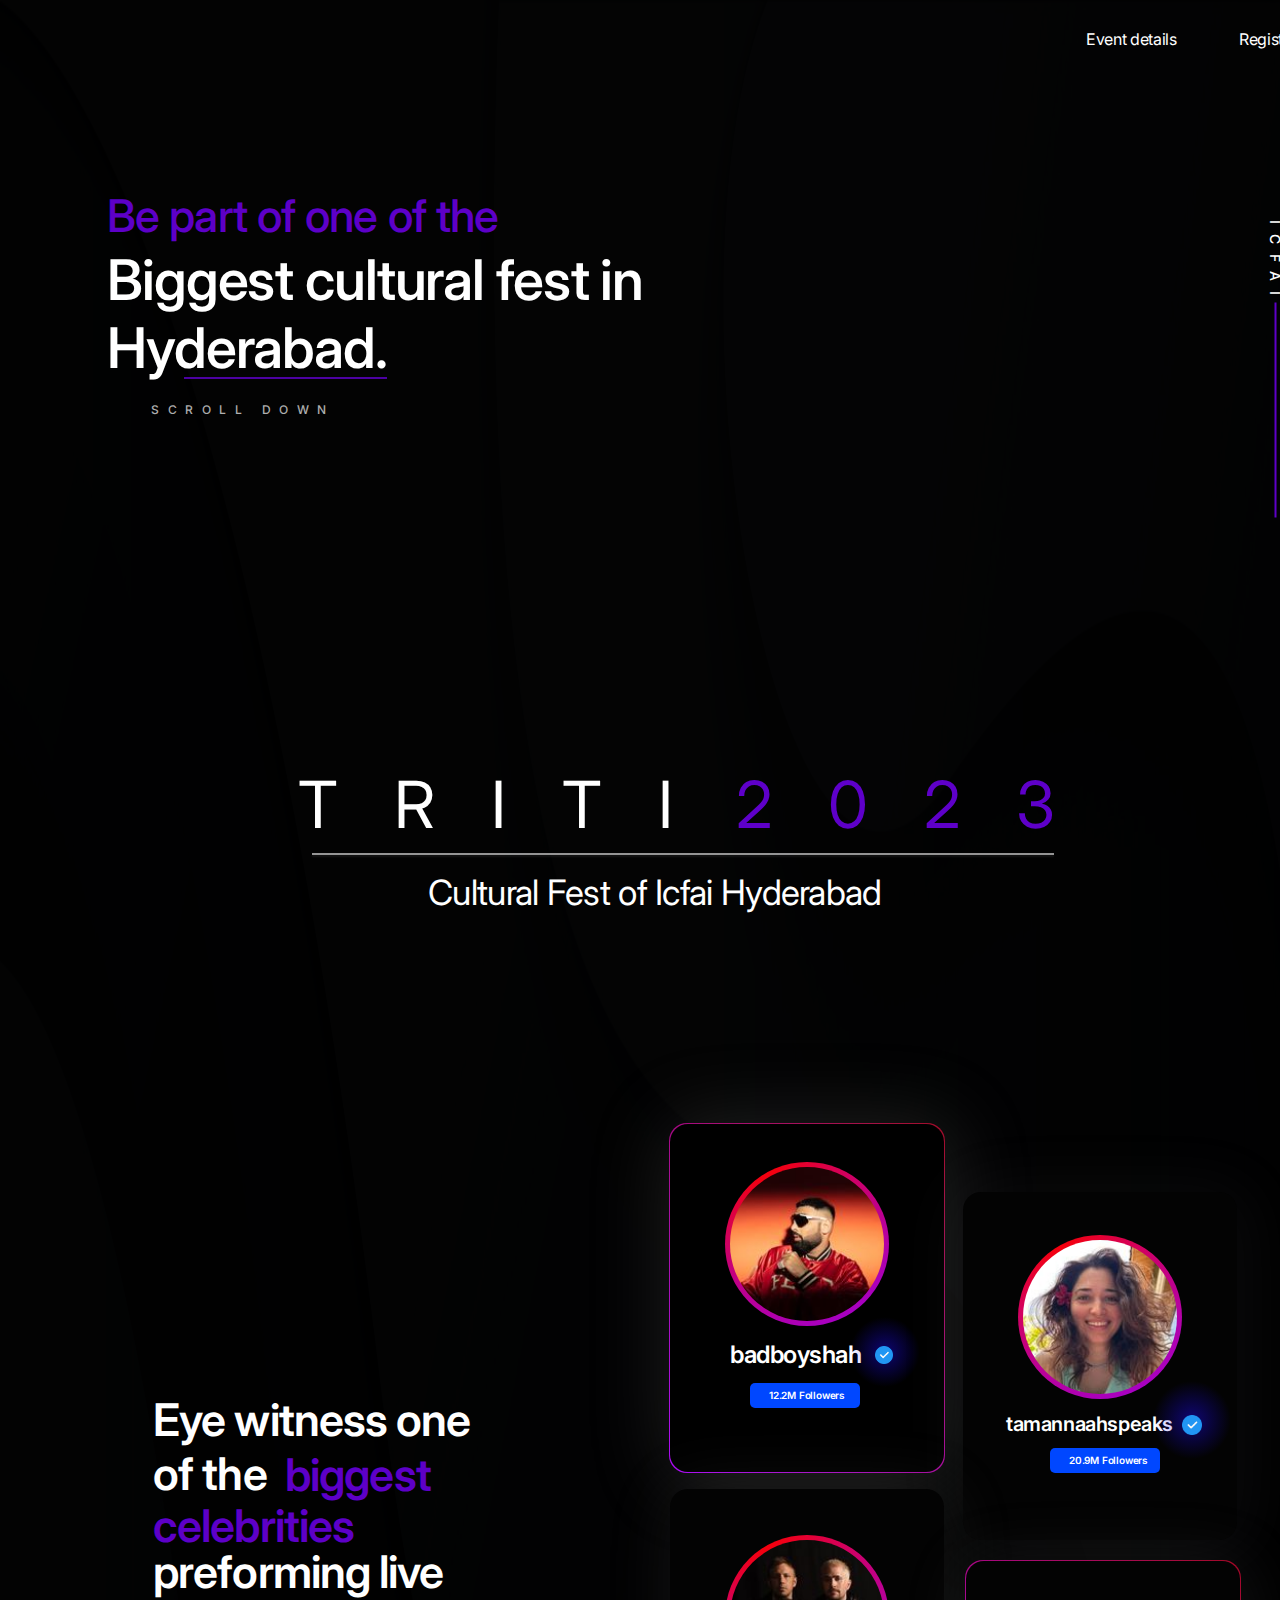
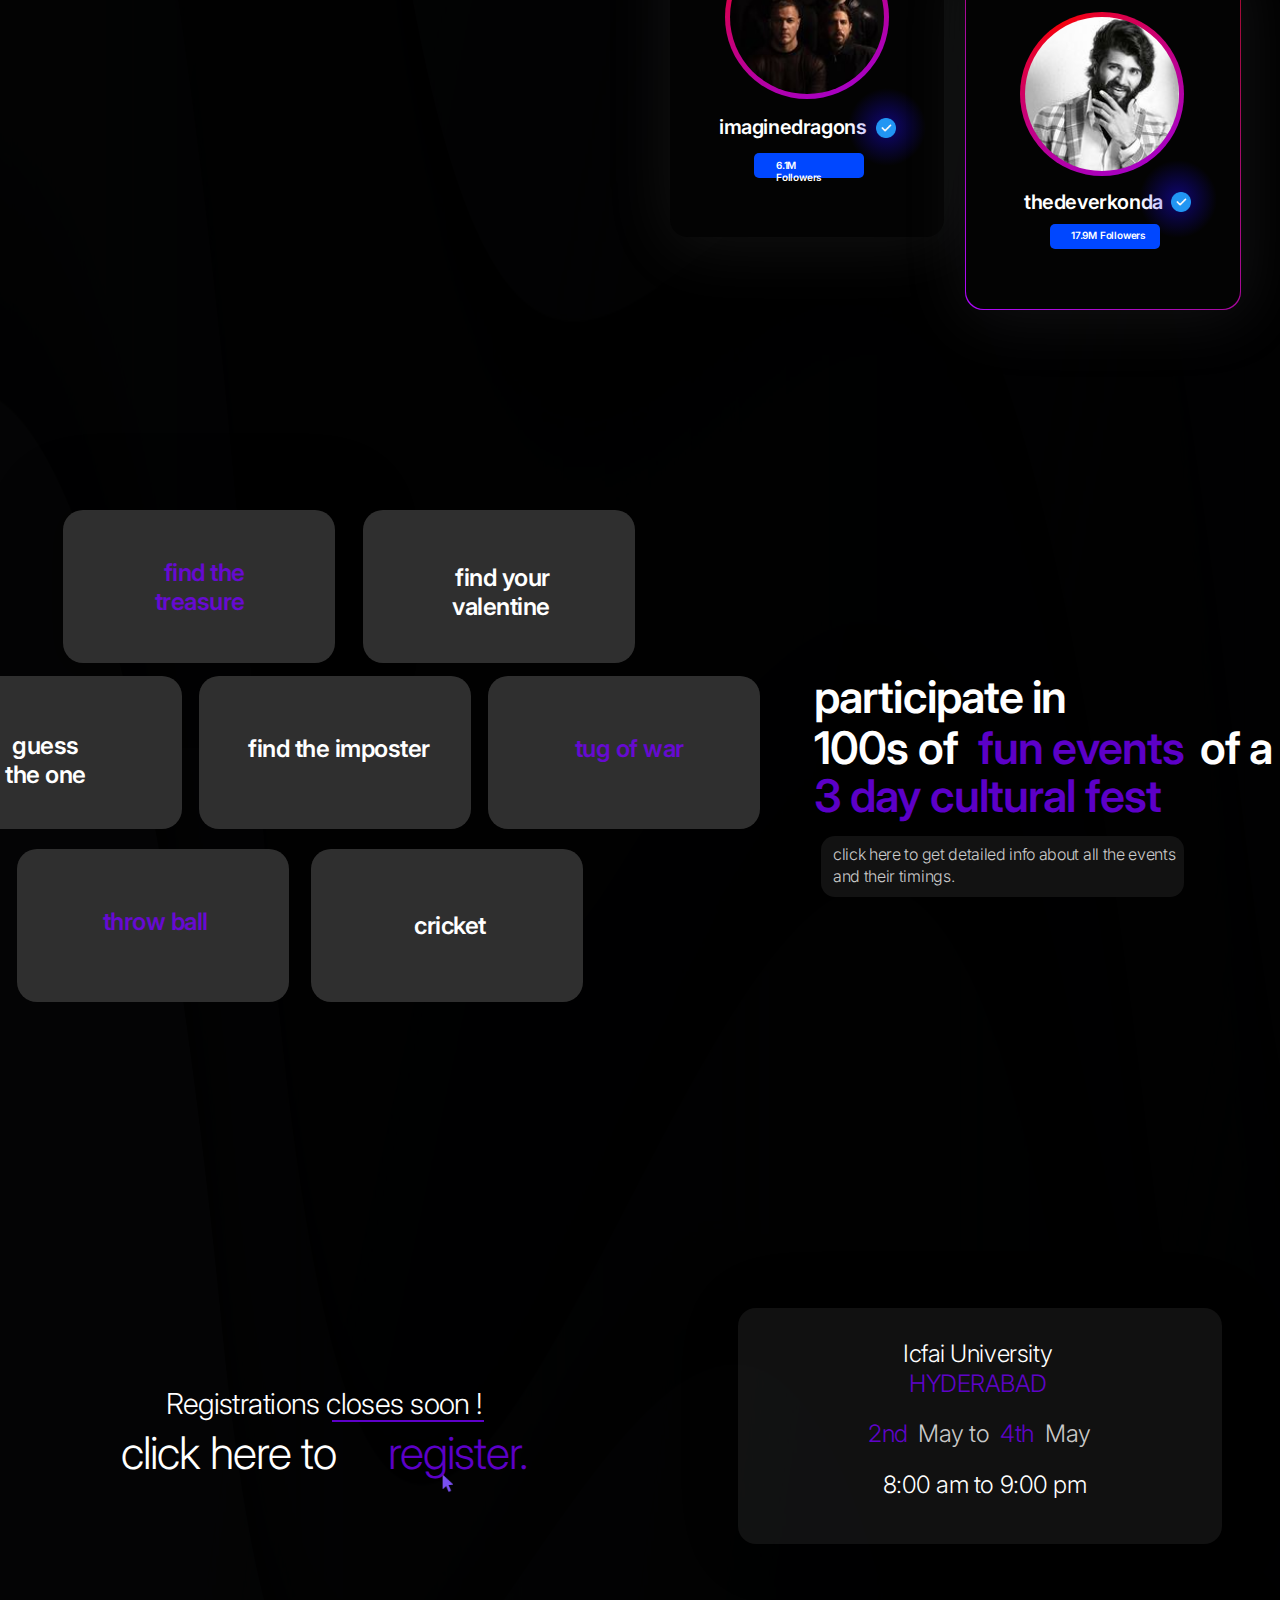
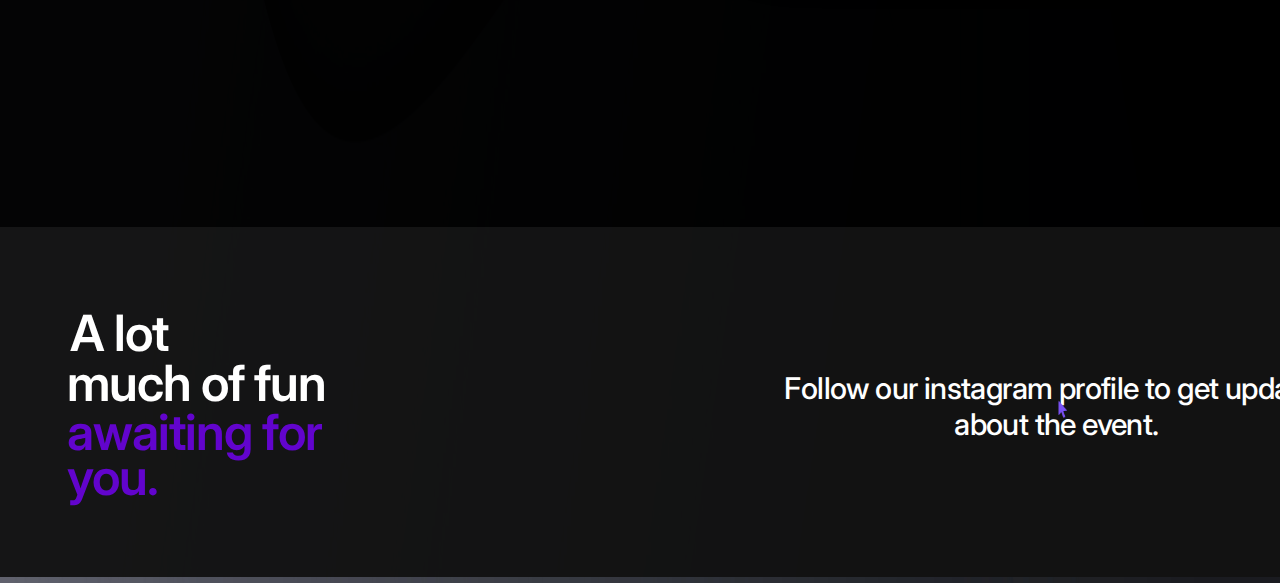
==== index.html @ 7d63fd5b "index.html" ====
<html>
<head>
<title>TRITI FEST 2023</title>                  <!-- Title of the page-->
<link rel="stylesheet" href="mystyle.css">      <!-- link to the style sheet -->
</head>
<body>
<img class= "bgi" src="akp.jpg" alt="background">  <!--background image-->
<svg class = "bblur1" > <rect ></svg>              <!--overlay rectangle to reduce opacity of the image-->
-------------------------------------------------------------------
<!-- main heading on the hero section -->
<p class = "header1">Be part of one of the</p>
<p class = "header2">Biggest cultural fest in Hyderabad.</p>
-------------------------------------------------------------------
<!--side icfai hyderabad part -->
<hr class = "heroline">
<p class="ICFAI">ICFAI</p>
<p class="HYD">HYDERABAD</p>
<p class="SD">SCROLL DOWN</p>
<hr class = "icfailine">
<hr class = "icfailine1">
-------------------------------------------------------------------
<!--nav bar items-->
<a class="n1" >Event details</a>  <!--anchor tags to put the links-->
<a class="n2">Register</a>        <!--anchor tags to put the links-->
-------------------------------------------------------------------
<!--TRITI HEADING AND THE LINE AND THE TEXT BELOW-->
<p class="TRITI">TRITI </p>
<p class="year">2023</p>
<hr class="tritiline">
<p class="cf2">Cultural Fest of Icfai Hyderabad</p>

-------------------------------------------------------------------
<!--CELEBRITIES CARDS AND TEXT-->
<p class="hl2">Eye witness one of the</p>
<p class="hl22">biggest</p>
<p class="hl23">celebrities</p>
<p class="hl24">preforming live</p>

<!-- CARD 1 BADSHAH -->
<svg class = "pp2" > <rect></svg>                   <!--color card behind the gray card-->
<svg class = "pp1" > <rect ></svg>                  <!--main grey card with box shadow-->
<circle  class = "ep1"></circle>                    <!--story type eliipse behind the profile pic -->
<img src="bb.jpg" alt="badshah" class="akp1">       <!--profile pic-->
<p class="bb">badboyshah</p>                        <!--username-->
<svg class="rect2"><rect></rect></svg>              <!--glow behind the tick-->
<img src="check.png" class="akp2">                  <!--check mark , verified mark-->
<svg class="followcount1"><rect></rect></svg>       <!--follow count blue box-->
<p class="follow">12.2M Followers</p>               <!--follow count-->

<!-- CARD 2 TAMANNAAH BHATIA-->
<svg class="set2"></svg>                             <!--main grey card with box shadow-->
<svg class="set2story"><rect></rect></svg>           <!--story type eliipse behind the profile pic -->
<img src="tb.jpg" class="set2pp">                    <!--profile pic-->
<p class="set2name">tamannaahspeaks</p>              <!--username-->
<svg class="set2tickbg"><rect></rect></svg>          <!--glow behind the tick-->
<img src="check.png" class="set2tickimg">            <!--check mark , verified mark-->
<svg class="set2followbox"><rect></rect></svg>       <!--follow count blue box-->
<p class="set2followcount">20.9M Followers</p>       <!--follow count-->

<!-- CARD 3 IMAGINEDRAGONS-->
<svg class="set3"></svg>                             <!--main grey card with box shadow-->   
<svg class="set3story"><rect></rect></svg>           <!--story type eliipse behind the profile pic -->
<img src="id.jpg" class="set3pp">                    <!--profile pic-->
<p class="set3name">imaginedragons</p>               <!--username-->
<svg class="set3tickbg"><rect></rect></svg>          <!--glow behind the tick-->
<img src="check.png" class="set3tickimg">            <!--check mark , verified mark-->
<svg class="set3followbox"><rect></rect></svg>       <!--follow count blue box-->
<p class="set3followcount">6.1M Followers</p>        <!--follow count-->

<!-- CARD 4 vijay deverakonda-->
<svg class = "set4border" > <rect></svg>             <!--color card behind the gray card-->
    <svg class="set4"></svg>                         <!--main grey card with box shadow-->
<svg class="set4story"><rect></rect></svg>           <!--story type eliipse behind the profile pic -->
<img src="vd.jpg" class="set4pp">                    <!--profile pic-->
<p class="set4name">thedeverkonda</p>                <!--username-->
<svg class="set4tickbg"><rect></rect></svg>          <!--glow behind the tick-->
<img src="check.png" class="set4tickimg">            <!--check mark , verified mark-->
<svg class="set4followbox"><rect></rect></svg>       <!--follow count blue box-->
<p class="set4followcount">17.9M Followers</p>       <!--follow count-->

-------------------------------------------------------------------
<!--EVENT DETAILS BOXES + TEXT + SIDE TEXT + BOX BELOW -->

<!--BOX 1-->
<svg class="box1"><rect></rect></svg>          <!--BOX-->
<p class="box1text">find the treasure</p>      <!--TEXT IN THE BOX-->
<!--BOX 2-->
<svg class="box2"><rect></rect></svg>
<p class="box2text">find your valentine</p>
<!--BOX 3-->
<svg class="box3"><rect></rect></svg>
<p class="box3text">guess the one</p>
<!--BOX 4-->
<svg class="box4"><rect></rect></svg>
<p class="box4text">find the imposter</p>
<!--BOX 5-->
<svg class="box5"><rect></rect></svg>
<p class="box5text">tug of war</p>
<!--BOX 6-->
<svg class="box6"><rect></rect></svg>
<p class="box6text">throw ball</p>
<!--BOX 7-->
<svg class="box7"><rect></rect></svg>
<p class="box7text">cricket</p>

<!--participate text-->
<p class="ptext">participate in </p> 
<p class="ptext1">100s of</p>
<p class="ptext2">fun events</p>
<p class="ptext3">of a</p>
<p class="ptext4">3 day cultural fest</p>

<!--box below events-->
<svg class="boxx"><rect></rect></svg> <!--BOX BELOW THE PARTICIPATE TEXT-->
<p class="bt">click here to get detailed info about all the events and their timings.</p> <!--TEXT INSIDE BOX-->

-------------------------------------------------------------------
<!--VENUE BOX-->
<svg class="gb"><rect></rect></svg>
<p class="glt1">Icfai University</p>
<p class="glt2">HYDERABAD</p>
<p class="glt3">2nd</p>
<p class="glt4">May to </p>
<p class="glt5">4th</p>
<p class="glt6">May</p>
<p class="glt7">8:00 am to 9:00 pm</p>

-------------------------------------------------------------------
<!--REGISTRATION LINK-->
<p class="reg1">Registrations closes soon !</p>  
<hr class="regl">
<p class="reg2">click here to </p>
<p class="reg3">register.</p>
<img src="cursor.png" class="cursor">

-------------------------------------------------------------------
<!--FOOTER-->
<svg class="fb"><rect></rect></svg>  <!--GRAY BOX OF THE FOOTER-->
<!--LEFT FOOTER TEXT-->
<P class="ftl1">A lot</P>             
<p class="ftl2">much of fun</p>
<p class="ftl3">awaiting for</p>
<p class="ftl4">you.</p>
<!--RIGHT FOOTER TEXT-->
<p class="ftr"> Follow our instagram profile to get updates about the event.</p>
<img src="cursor.png" class="cursor2">
-------------------------------------------------------------------
</body>
</html>
---- mystyle.css ----
@import url('https://fonts.googleapis.com/css2?family=Inter&display=swap');
a
{
    text-decoration: none;
}
.n1:after
{
    padding: 0px;
    margin: 0px;
    box-sizing: border-box;
    content: "";
    position: absolute;
    background-color: #6200ffe8;
    height: 1px;
    width: 0;
    left: 14px;
    top: 22px;
    transition: 0.3s;
}
.n1:hover:after{
    width:70;
}
.n2:after
{
    content: "";
    position: absolute;
    background-color: #6200ffe8;
    height: 1px;
    width: 0;
    left: 28px;
    top: 22px;
    transition: 0.3s;

}
.n2:hover:after
{
    width: 30;
}

::-webkit-scrollbar
{
    width: 6px;
    background:#030303  
}
::-webkit-scrollbar-thumb
{
background : rgba(87, 87, 87, 0.56); 
 /* background : linear-gradient(rgba(0, 225, 255, 0.384),transparent);  */
border-radius: 6px;
}
section
{
    color: #030303;
}
.header1
{
position: absolute;
width: 807px;
height: 114px;
left: 107px;
top: 144px;

font-family: 'Inter';
font-style: normal;
font-weight: 530;
font-size: 45px;
line-height: 54px;
letter-spacing: -0.02em;

color: rgba(119, 0, 255, 0.79);
}
.header2 
{
position: absolute;
width: 807px;
left: 107px;
height: 278px;
top: 190px;
font-family: 'Inter';
font-style: normal;
font-weight: 560;
font-size: 56px;
line-height: 68px;
letter-spacing: -0.02em;

color: #FFFFFF;
}


.bgi
{
    position: absolute;
    width: 1360px;
    height: 3783px;
    left: 0px;
    top: 0px;

}

.bblur1
{
position: absolute;
width: 1360px;
height: 3783px;
left: 0px;
top: -6px;

background: rgba(0, 0, 0, 0.95);
}


.heroline 
{
position: absolute;
width: 201px;
height: 0px;
left: 184px;
top: 369px;
border: 1.6px solid rgba(119, 0, 255, 0.63);
transition: 0.3s;
}

.ICFAI
{
    position: absolute;
    width: 75px;
    height: 17px;
    left: 1238px;
    top: 235px;
    
    font-family: 'Inter';
    font-style: normal;
    font-weight: 500;
    font-size: 14px;
    line-height: 17px;
    /* identical to box height */
    
    letter-spacing: 0.71em;
    
    color: #FFFFFF;
    
    transform: rotate(90deg);
}

.HYD
{
    position: absolute;
    width: 166px;
    height: 17px;
    left: 1215px;
    top:435px;
    
    font-family: 'Inter';
    font-style: normal;
    font-weight: 500;
    font-size: 14px;
    line-height: 17px;
    /* identical to box height */
    
    letter-spacing: 0.71em;
    
    color: #FFFFFF;
    
    transform: rotate(-90deg);
}
.icfailine
{

position: absolute;
    width: 213px;
    height: 0px;
    left: 1168px;
    top: 401px;
    

border: 0.01em solid rgba(119, 0, 255, 0.79);

transform: rotate(90deg);
}

.icfailine1
{

position: absolute;
    width: 213px;
    height: 0px;
    left: 1190px;
    top: 250px;
    

border: 0.008em solid rgba(119, 0, 255, 0.79);

transform: rotate(90deg);
}
.SD
{
position: absolute;
width: 189px;
height: 16px;
left: 151px;
top: 390px;

font-family: 'Inter';
font-style: normal;
font-weight: 500;
font-size: 12px;
line-height: 16px;
/* identical to box height */

text-align: left;
letter-spacing: 0.71em;

color: rgba(255, 255, 255, 0.69);
}
.n1 
{
position: absolute;
width: 117px;
height: 24px;
left: 1086px;
top: 27px;

font-family: 'Inter';
font-style: normal;
font-weight: 400;
font-size: 16px;
line-height: 24px;
letter-spacing: -0.02em;

color: #FFFFFF;

}
.n2
{
    position: absolute;
width: 76px;
height: 24px;
left: 1239px;
top: 27px;

font-family: 'Inter';
font-style: normal;
font-weight: 400;
font-size: 16px;
line-height: 24px;
letter-spacing: -0.02em;

color: #FFFFFF;

}
.TRITI
{
position: absolute;
width: 687px;
height: 79px;
left: 170px;
top: 700px;

font-family: 'Inter';
font-style: normal;
font-weight: 50px;
font-size: 65px;
line-height: 79px;
/* identical to box height */

text-align: center;
letter-spacing: 0.86em;

color: #FFFFFF;

}
.year
{
    position: absolute;
    width: 687px;
    height: 79px;
    left: 580px;
    top: 700px;
    
    font-family: 'Inter';
    font-style: normal;
    font-weight: 50px;
    font-size: 65px;
    line-height: 79px;
    /* identical to box height */
    
    text-align: center;
    letter-spacing: 0.86em;
    
    color: rgba(119, 0, 255, 0.79);
    
}
.tritiline
{
    position: absolute;
width: 740px;
height: 0px;
left: 312px;
top: 845px;

border: 0.05px solid rgba(255, 255, 255, 0.58);
box-shadow: 0px 2px 2px rgba(255, 255, 255, 0.08);

}


.cf2
{
    position: absolute;
    height: 54px;
    left: 428px;
    top: 830px;
    
    font-family: 'Inter';
    font-style: normal;
    font-weight: 590px;
    font-size: 35px;
    line-height: 54px;
    letter-spacing: -0.02em;
    
    color: #FFFFFF;
    
}

.hrl 
{
    position: absolute;
width: 221px;
height: 0px;
left: 600px;
top: 1101px;

border: 1.6px solid rgba(119, 0, 255, 0.63);
}

.pp1
{
    box-sizing: border-box;

position: absolute;
width: 274px;
height: 348px;
left: 670px;
top: 1124px;
    background: #000000;
    box-shadow: 4px 4px 80px 8px rgba(172, 172, 172, 0.17);
    border-radius: 18px;
}

.pp2
{
    box-sizing: border-box;

    box-sizing: border-box;
    position: absolute;
    width: 276px;
    height: 350px;
    left: 669px;
    top: 1123px;
    background-image: linear-gradient(45deg, #AD00FF,#FF0331A1);
    border-radius: 18px;
} 
.ep1
{
    position: absolute;
    width: 164px;
    height: 164px;
    left: 725px;
    top: 1162px;
    border-radius: 50%;
    
    background: radial-gradient(107.05% 107.05% at 22.44% 0%, #FA0000 0%, rgba(219, 0, 255, 0.76) 100%);
}
.akp1
{
position: absolute;
width: 154px;
height: 154px;
left: 730px;
top: 1167px;

background: url(bb.jpg);
border-radius: 94.5454px;
}
.bb
{
position: absolute;
width: 140px;
height: 29px;
left: 730px;
top: 1316px;

font-family: 'Inter';
font-style: normal;
font-weight: 600;
font-size: 24px;
line-height: 29px;
/* identical to box height */

letter-spacing: -0.02em;

color: #FFFFFF;
}

.hl2
{
position: absolute;
width: 364px;
height: 270px;
left: 153px;
top: 1348px;

font-family: 'Inter';
font-style: normal;
font-weight: 600;
font-size: 45px;
line-height: 54px;
letter-spacing: -0.02em;

color: #FFFFFF;

}
.hl22
{
position: absolute;
width: 364px;
height: 270px;
left: 285px;
top: 1403px;

font-family: 'Inter';
font-style: normal;
font-weight: 600;
font-size: 45px;
line-height: 54px;
letter-spacing: -0.02em;

color: rgba(119, 0, 255, 0.79);

}
.hl23
{
position: absolute;
width: 364px;
height: 270px;
left: 153px;
top: 1454px;

font-family: 'Inter';
font-style: normal;
font-weight: 600;
font-size: 45px;
line-height: 54px;
letter-spacing: -0.02em;

color: rgba(119, 0, 255, 0.79);

}

.hl24
{
    position: absolute;
width: 364px;
height: 270px;
left: 153px;
top: 1500px;

font-family: 'Inter';
font-style: normal;
font-weight: 600;
font-size: 45px;
line-height: 54px;
letter-spacing: -0.02em;

color: #FFFFFF;
}

.akp2
{
    position: absolute;
    width: 18px;
    height: 18px;
    left: 875px;
    top: 1346px;
    
}
.rect2
{
    position: absolute;
width: 70px;
height: 70px;
left: 850px;
top: 1317px;

background: radial-gradient(50% 50% at 50% 50%, rgba(29, 9, 252, 0.45) 0%, rgba(27, 26, 32, 0) 100%);
border-radius: 18px;
}
.followcount1
{
    position: absolute;
width: 110px;
height: 25px;
left: 750px;
top: 1383px;

background: #0047FF;
border-radius: 5px;
}
.follow
{
    position: absolute;
width: 76px;
height: 12px;
left: 769px;
top: 1379px;

font-family: 'Inter';
font-style: light;
font-weight: 600;
font-size: 10px;
line-height: 12px;
letter-spacing: -0.02em;

color: #FFFFFF;
}

.set2
{
    position: absolute;
width: 274px;
height: 348px;
left: 963px;
top: 1192px;

background: #030303;
box-shadow: 4px 4px 67px 12px rgba(172, 172, 172, 0.06);
border-radius: 18px;
}
.set2story
{
    position: absolute;
    width: 164px;
    height: 164px;
    left: 1018px;
    top: 1235px;
    
    background: radial-gradient(107.05% 107.05% at 22.44% 0%, #FA0000 0%, rgba(219, 0, 255, 0.76) 100%);
    border-radius: 100px;
}

.set2pp
{
    position: absolute;
width: 154px;
height: 154px;
left: 1023px;
top: 1240px;
border-radius: 100px;

}
.set2name
{
    position: absolute;
width: 151px;
height: 19px;
left: 1006px;
top: 1395px;

font-family: 'Inter';
font-style: normal;
font-weight: 600;
font-size: 20px;
line-height: 19px;
letter-spacing: -0.02em;

color: #FFFFFF;

}
.set2tickimg
{
    position: absolute;
width: 20px;
height: 20px;
left: 1182px;
top: 1415px;
}
.set2tickbg
{
    position: absolute;
width: 78px;
height: 78px;
left: 1153px;
top: 1381px;

background: radial-gradient(50% 50% at 50% 50%, rgba(29, 9, 252, 0.45) 0%, rgba(27, 26, 32, 0) 100%);
border-radius: 18px;
}
.set2followbox
{
    position: absolute;
    width: 110px;
    height: 25px;
left: 1050px;
top: 1448px;

background: #0047FF;
border-radius: 5px;
}
.set2followcount
{
    position: absolute;
width: 79px;
height: 12px;
left: 1069px;
top: 1444px;

font-family: 'Inter';
font-style: normal;
font-weight: 600;
font-size: 10px;
line-height: 12px;
letter-spacing: -0.02em;

color: #FFFFFF;

}

.set3
{
 position: absolute;
width: 274px;
height: 348px;
left: 670px;
top: 1489px;

background: #030303;
box-shadow: 4px 4px 67px 6px rgba(172, 172, 172, 0.1);
border-radius: 18px;
}
.set3story
{
position: absolute;
width: 164px;
height: 164px;
left: 725px;
top: 1535px;

background: radial-gradient(107.05% 107.05% at 22.44% 0%, #FA0000 0%, rgba(219, 0, 255, 0.76) 100%);
border-radius: 100px;
}

.set3pp
{
    position: absolute;
width: 154px;
height: 154px;
left: 730px;
top: 1540px;
border-radius: 100px;
}

.set3name
{
    position: absolute;
width: 151px;
height: 24px;
left: 719px;
top: 1695px;

font-family: 'Inter';
font-style: normal;
font-weight: 600;
font-size: 20px;
line-height: 24px;
letter-spacing: -0.02em;

color: #FFFFFF;
}
.set3tickimg
{
    position: absolute;
width: 20px;
height: 20px;
left: 876px;
top: 1718px;
}
.set3tickbg
{
    position: absolute;
width: 78px;
height: 78px;
left: 848px;
top: 1688px;

background: radial-gradient(50% 50% at 50% 50%, rgba(29, 9, 252, 0.45) 0%, rgba(27, 26, 32, 0) 100%);
border-radius: 18px;
}
.set3followbox
{
    position: absolute;
    width: 110px;
    height: 25px;
left: 754px;
top: 1753px;

background: #0047FF;
border-radius: 5px;
}
.set3followcount
{
position: absolute;
width: 69px;
height: 12px;
left: 776px;
top: 1749px;

font-family: 'Inter';
font-style: normal;
font-weight: 600;
font-size: 10px;
line-height: 12px;
letter-spacing: -0.02em;

color: #FFFFFF;

}
.set4
{
    box-sizing: border-box;

position: absolute;
width: 274px;
height: 348px;
left: 966px;
top: 1561px;

background: #030303;
box-shadow: 4px 4px 67px 6px rgba(172, 172, 172, 0.1);
border-radius: 18px;
}

.set4border
{
    box-sizing: border-box;

    box-sizing: border-box;
    position: absolute;
    width: 276px;
    height: 350px;
    left: 965px;
    top: 1560px;
    background-image: linear-gradient(45deg, #AD00FF,#FF0331A1);
    border-radius: 18px;
}
.set4story
{
    position: absolute;
width: 164px;
height: 164px;
left: 1020px;
top: 1612px;
border-radius: 50%;
background: radial-gradient(107.05% 107.05% at 22.44% 0%, #FA0000 0%, rgba(219, 0, 255, 0.76) 100%) ;
}

.set4pp
{
    position: absolute;
width: 154px;
height: 154px;
left: 1025px;
top: 1617px;
border-radius: 50%;
}

.set4name
{
    position: absolute;
width: 142px;
height: 24px;
left: 1024px;
top: 1770px;

font-family: 'Inter';
font-style: normal;
font-weight: 600;
font-size: 20px;
line-height: 24px;
letter-spacing: -0.02em;

color: #FFFFFF;

}
.set4tickimg
{
    position: absolute;
width: 20px;
height: 20px;
left: 1171px;
top: 1792px;

}
.set4tickbg
{
    position: absolute;
width: 78px;
height: 78px;
left: 1139px;
top: 1760px;

background: radial-gradient(50% 50% at 50% 50%, rgba(29, 9, 252, 0.45) 0%, rgba(27, 26, 32, 0) 100%);
border-radius: 18px;
}
.set4followbox
{
    position: absolute;
    width: 110px;
    height: 25px;
left: 1050px;
top: 1824px;

background: #0047FF;
border-radius: 5px;
}
.set4followcount
{
    position: absolute;
width: 75px;
height: 12px;
left: 1071px;
top: 1819px;

font-family: 'Inter';
font-style: normal;
font-weight: 600;
font-size: 10px;
line-height: 12px;
letter-spacing: -0.02em;

color: #FFFFFF;
}

.box1
{
    position: absolute;
width: 272px;
height: 153px;
left: 63px;
top: 2110px;

background: #2F2F2F;
box-shadow: 4px 4px 45px 34px rgba(0, 0, 0, 0.25);
border-radius: 20px;
}
.box1text
{
    position: absolute;
width: 94px;
height: 58px;
left: 151px;
top: 2134px;

font-family: 'Inter';
font-style: normal;
font-weight: 600;
font-size: 24px;
line-height: 29px;
text-align: right;
letter-spacing: -0.02em;

color: rgba(119, 0, 255, 0.79);
}

.box2
{
    position: absolute;
width: 272px;
height: 153px;
left: 363px;
top: 2110px;

background: #2F2F2F;
border-radius: 20px;
}

.box2text
{
    position: absolute;
width: 170px;
height: 58px;
left: 380px;
top: 2139px;

font-family: 'Inter';
font-style: normal;
font-weight: 600;
font-size: 24px;
line-height: 29px;
text-align: right;
letter-spacing: -0.02em;

color: #FFFFFF;
}

.box3
{
    position: absolute;
width: 272px;
height: 153px;
left: -90px;
top: 2276px;

background: #2F2F2F;
border-radius: 20px;
}

.box3text
{
position: absolute;
width: 91px;
height: 58px;
left: 0px;
top: 2307px;

font-family: 'Inter';
font-style: normal;
font-weight: 600;
font-size: 24px;
line-height: 29px;
text-align: center;
letter-spacing: -0.02em;

color: #FFFFFF;
}

.box4
{
    position: absolute;
width: 272px;
height: 153px;
left: 199px;
top: 2276px;

background: #2F2F2F;
border-radius: 20px;
}
.box4text
{
    position: absolute;
width: 191px;
height: 29px;
left: 239px;
top: 2310px;

font-family: 'Inter';
font-style: normal;
font-weight: 600;
font-size: 24px;
line-height: 29px;
text-align: right;
letter-spacing: -0.02em;

color: #FFFFFF;

}
.box5
{
    position: absolute;
width: 272px;
height: 153px;
left: 488px;
top: 2276px;

background: #2F2F2F;
border-radius: 20px;
}
.box5text
{
    position: absolute;
width: 120px;
height: 29px;
left: 564px;
top: 2310px;

font-family: 'Inter';
font-style: normal;
font-weight: 600;
font-size: 24px;
line-height: 29px;
/* identical to box height */

text-align: right;
letter-spacing: -0.02em;

color: rgba(119, 0, 255, 0.79);
}
.box6
{
    position: absolute;
width: 272px;
height: 153px;
left: 17px;
top: 2449px;

background: #2F2F2F;
border-radius: 20px;
}
.box6text
{
    position: absolute;
width: 130px;
height: 29px;
left: 78px;
top: 2483px;

font-family: 'Inter';
font-style: normal;
font-weight: 600;
font-size: 24px;
line-height: 29px;
/* identical to box height */

text-align: right;
letter-spacing: -0.02em;

color: rgba(119, 0, 255, 0.79);


}
.box7
{
    position: absolute;
width: 272px;
height: 153px;
left: 311px;
top: 2449px;

background: #2F2F2F;
border-radius: 20px;
}
.box7text
{
position: absolute;
width: 78px;
height: 29px;
left: 408px;
top: 2487px;

font-family: 'Inter';
font-style: normal;
font-weight: 600;
font-size: 24px;
line-height: 29px;
/* identical to box height */

text-align: right;
letter-spacing: -0.02em;

color: #FFFFFF;
}
.ptext
{
    position: absolute;
width: 476px;
height: 162px;
left: 814px;
top: 2225px;

font-family: 'Inter';
font-style: normal;
font-weight: 600;
font-size: 45px;
line-height: 54px;
letter-spacing: -0.02em;

color: #FFFFFF;

}
.ptext1
{
    position: absolute;
width: 476px;
height: 162px;
left: 814px;
top: 2276px;

font-family: 'Inter';
font-style: normal;
font-weight: 600;
font-size: 45px;
line-height: 54px;
letter-spacing: -0.02em;
color: #FFFFFF;
}

.ptext2
{
    position: absolute;
width: 368px;
height: 162px;
left: 978px;
top: 2276px;

font-family: 'Inter';
font-style: normal;
font-weight: 600;
font-size: 45px;
line-height: 54px;
letter-spacing: -0.02em;

color: rgba(119, 0, 255, 0.79);
}

.ptext3
{
    position: absolute;
    width: 110px;
    height: 162px;
    left: 1200px;
    top: 2276px;
    
    font-family: 'Inter';
    font-style: normal;
    font-weight: 600;
    font-size: 45px;
    line-height: 54px;
    letter-spacing: -0.02em;
    color: #FFFFFF; 


}
.ptext4
{
    position: absolute;
    width: 368px;
    height: 162px;
    left: 814px;
    top: 2324px;
    
    font-family: 'Inter';
    font-style: normal;
    font-weight: 600;
    font-size: 45px;
    line-height: 54px;
    letter-spacing: -0.02em;
    
    color: rgba(119, 0, 255, 0.79); 
}

.boxx 
{
    position: absolute;
width: 363px;
height: 61px;
left: 821px;
top: 2436px;

background: rgba(47, 47, 47, 0.39);
border-radius: 14px;
}

.bt 
{
    position: absolute;
width: 349px;
height: 44px;
left: 833px;
top: 2427px;

font-family: 'Inter';
font-style: normal;
font-weight: 300;
font-size: 16px;
line-height: 22px;
letter-spacing: -0.02em;

color: rgba(255, 255, 255, 0.79);

}

.gb 
{
    position: absolute;
width: 484px;
height: 236px;
left: 738px;
top: 2908px;

background: rgba(220, 220, 220, 0.08);
box-shadow: 4px 4px 67px 12px rgba(0, 0, 0, 0.06);
border-radius: 18px;
}

.glt1
{
    position: absolute;
width: 200px;
height: 58px;
left: 878px;
top: 2915px;

font-family: 'Inter';
font-style: normal;
font-weight: 300;
font-size: 24px;
line-height: 29px;
text-align: center;
letter-spacing: -0.02em;

color: #FFFFFF;

}

.glt2 
{
    position: absolute;
width: 172px;
height: 58px;
left: 892px;
top: 2945px;

font-family: 'Inter';
font-style: normal;
font-weight: 300;
font-size: 24px;
line-height: 29px;
text-align: center;
letter-spacing: -0.02em;

color: rgba(119, 0, 255, 0.79);

}

.glt3
{
position: absolute;
width: 252px;
height: 29px;
left: 868px;
top: 2995px;

font-family: 'Inter';
font-style: normal;
font-weight: 300;
font-size: 24px;
line-height: 29px;
/* identical to box height */

text-align: left;
letter-spacing: -0.02em;

color: rgba(119, 0, 255, 0.79);
}

.glt4
{
    position: absolute;
    width: 252px;
    height: 29px;
    left: 918px;
    top: 2995px;
    
    font-family: 'Inter';
    font-style: normal;
    font-weight: 300;
    font-size: 24px;
    line-height: 29px;
    /* identical to box height */
    
    text-align: left;
    letter-spacing: -0.02em;
    
    color: rgba(255, 255, 255, 0.79); 
}
.glt5
{
position: absolute;
width: 252px;
height: 29px;
left: 1000px;
top: 2995px;

font-family: 'Inter';
font-style: normal;
font-weight: 300;
font-size: 24px;
line-height: 29px;
/* identical to box height */

text-align: left;
letter-spacing: -0.02em;

color: rgba(119, 0, 255, 0.79);
}

.glt6 
{
    position: absolute;
    width: 252px;
    height: 29px;
    left: 1045px;
    top: 2995px;
    
    font-family: 'Inter';
    font-style: normal;
    font-weight: 300;
    font-size: 24px;
    line-height: 29px;
    /* identical to box height */
    
    text-align: left;
    letter-spacing: -0.02em;
    
    color: rgba(255, 255, 255, 0.79);   
}
.glt7
{
    position: absolute;
width: 221px;
height: 29px;
left: 874px;
top: 3046px;

font-family: 'Inter';
font-style: normal;
font-weight: 300;
font-size: 24px;
line-height: 29px;
/* identical to box height */

text-align: center;
letter-spacing: -0.02em;

color: #FFFFFF;

}
.reg1
{
    position: absolute;
width: 362px;
height: 35px;
left: 143px;
top: 2957px;

font-family: 'Inter';
font-style: normal;
font-weight: 300;
font-size: 29px;
line-height: 35px;
/* identical to box height */

text-align: center;
letter-spacing: -0.02em;

color: #FFFFFF;

}

.regl
{
    position: absolute;
width: 150px;
height: 0px;
left: 332px;
top: 3012px;

border: 1px solid rgba(119, 0, 255, 0.79);
}

.reg2
{
    position: absolute;
width: 440px;
height: 54px;
left: 121px;
top: 2981px;

font-family: 'Inter';
font-style: normal;
font-weight: 300;
font-size: 45px;
line-height: 54px;
text-align: left;
letter-spacing: -0.02em;

color: #FFFFFF;

}

.reg3
{
    position: absolute;
width: 440px;
height: 54px;
left: 238px;
top: 2981px;

font-family: 'Inter';
font-style: normal;
font-weight: 300;
font-size: 45px;
line-height: 54px;
text-align: center;
letter-spacing: -0.02em;

color: rgba(119, 0, 255, 0.79);
}

.cursor
{
    position: absolute;
width: 20px;
height: 20px;
left: 437px;
top: 3073px;
}

.fb 
{
    position: absolute;
width: 1360px;
height: 356px;
left: 0px;
top: 3427px;

background: rgba(172, 172, 172, 0.1);
}

.ftl1 
{
position: absolute;
width: 337px;
height: 244px;
left: 70px;
top: 3453px;

font-family: 'Inter';
font-style: normal;
font-weight: 600;
font-size: 50px;
line-height: 61px;
letter-spacing: -0.02em;

color: #FFFFFF;

}

.ftl2
{
    position: absolute;
width: 337px;
height: 4px;
left: 67px;
top: 3503px;

font-family: 'Inter';
font-style: normal;
font-weight: 600;
font-size: 50px;
line-height: 61px;
letter-spacing: -0.02em;

color: #FFFFFF;

}

.ftl3 
{
    position: absolute;
width: 337px;
height: 0px;
left: 67px;
top: 3552px;

font-family: 'Inter';
font-style: normal;
font-weight: 600;
font-size: 50px;
line-height: 61px;
letter-spacing: -0.02em;

color: rgba(119, 0, 255, 0.79);
}

.ftl4
{
    position: absolute;
width: 337px;
height: 0px;
left: 67px;
top: 3597px;

font-family: 'Inter';
font-style: normal;
font-weight: 600;
font-size: 50px;
line-height: 61px;
letter-spacing: -0.02em;

color: rgba(119, 0, 255, 0.79);
}

.ftr 
{
    position: absolute;
width: 565px;
height: 72px;
left: 774px;
top: 3540px;

font-family: 'Inter';
font-style: normal;
font-weight: 500;
font-size: 30px;
line-height: 36px;
text-align: center;
letter-spacing: -0.02em;

color: #FFFFFF;

}
.cursor2
{
    position: absolute;
width: 16px;
height: 20px;
left: 1054px;
top: 3599px;
}


.ani 
{
    position: absolute;
width: 690px;
height: 1047px;
left: -278px;
top: -369px;

background: #FF0202;
opacity: 0.2;
filter: blur(150px);
border-radius: 18px;
}
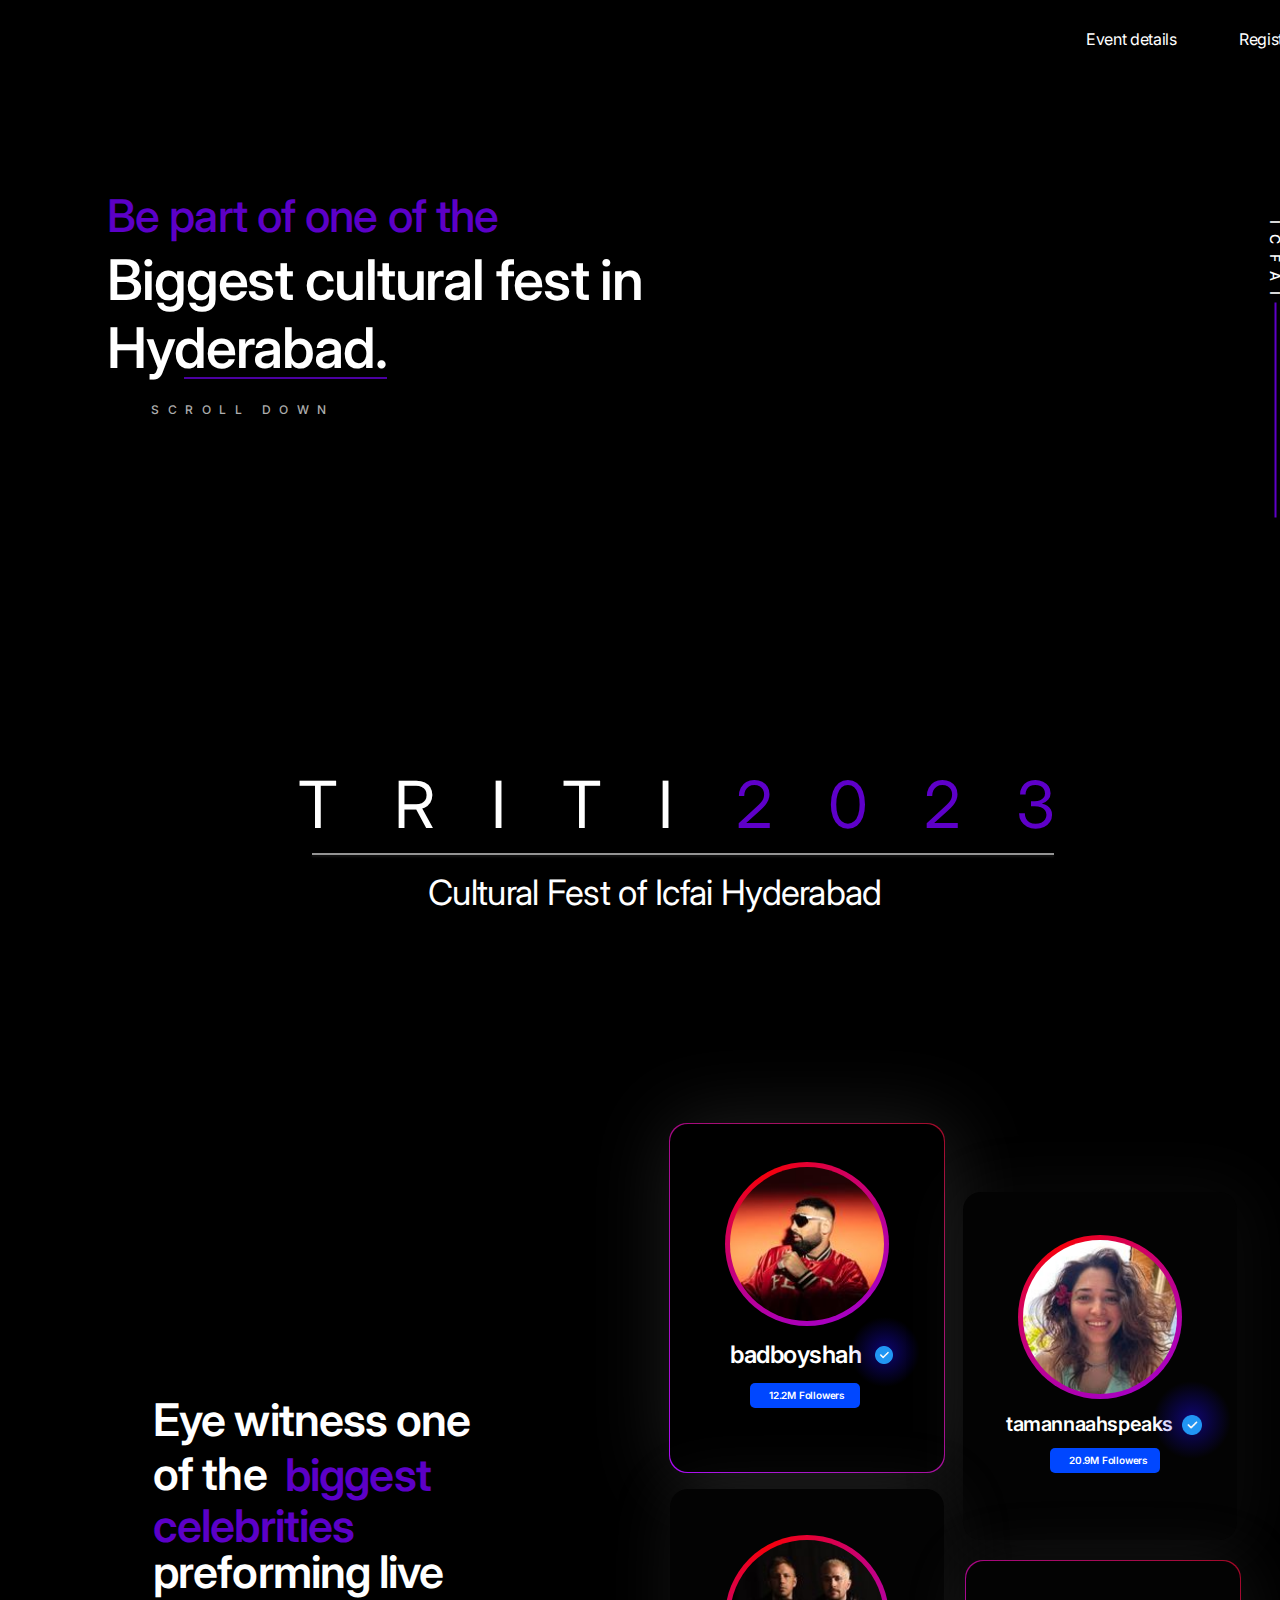
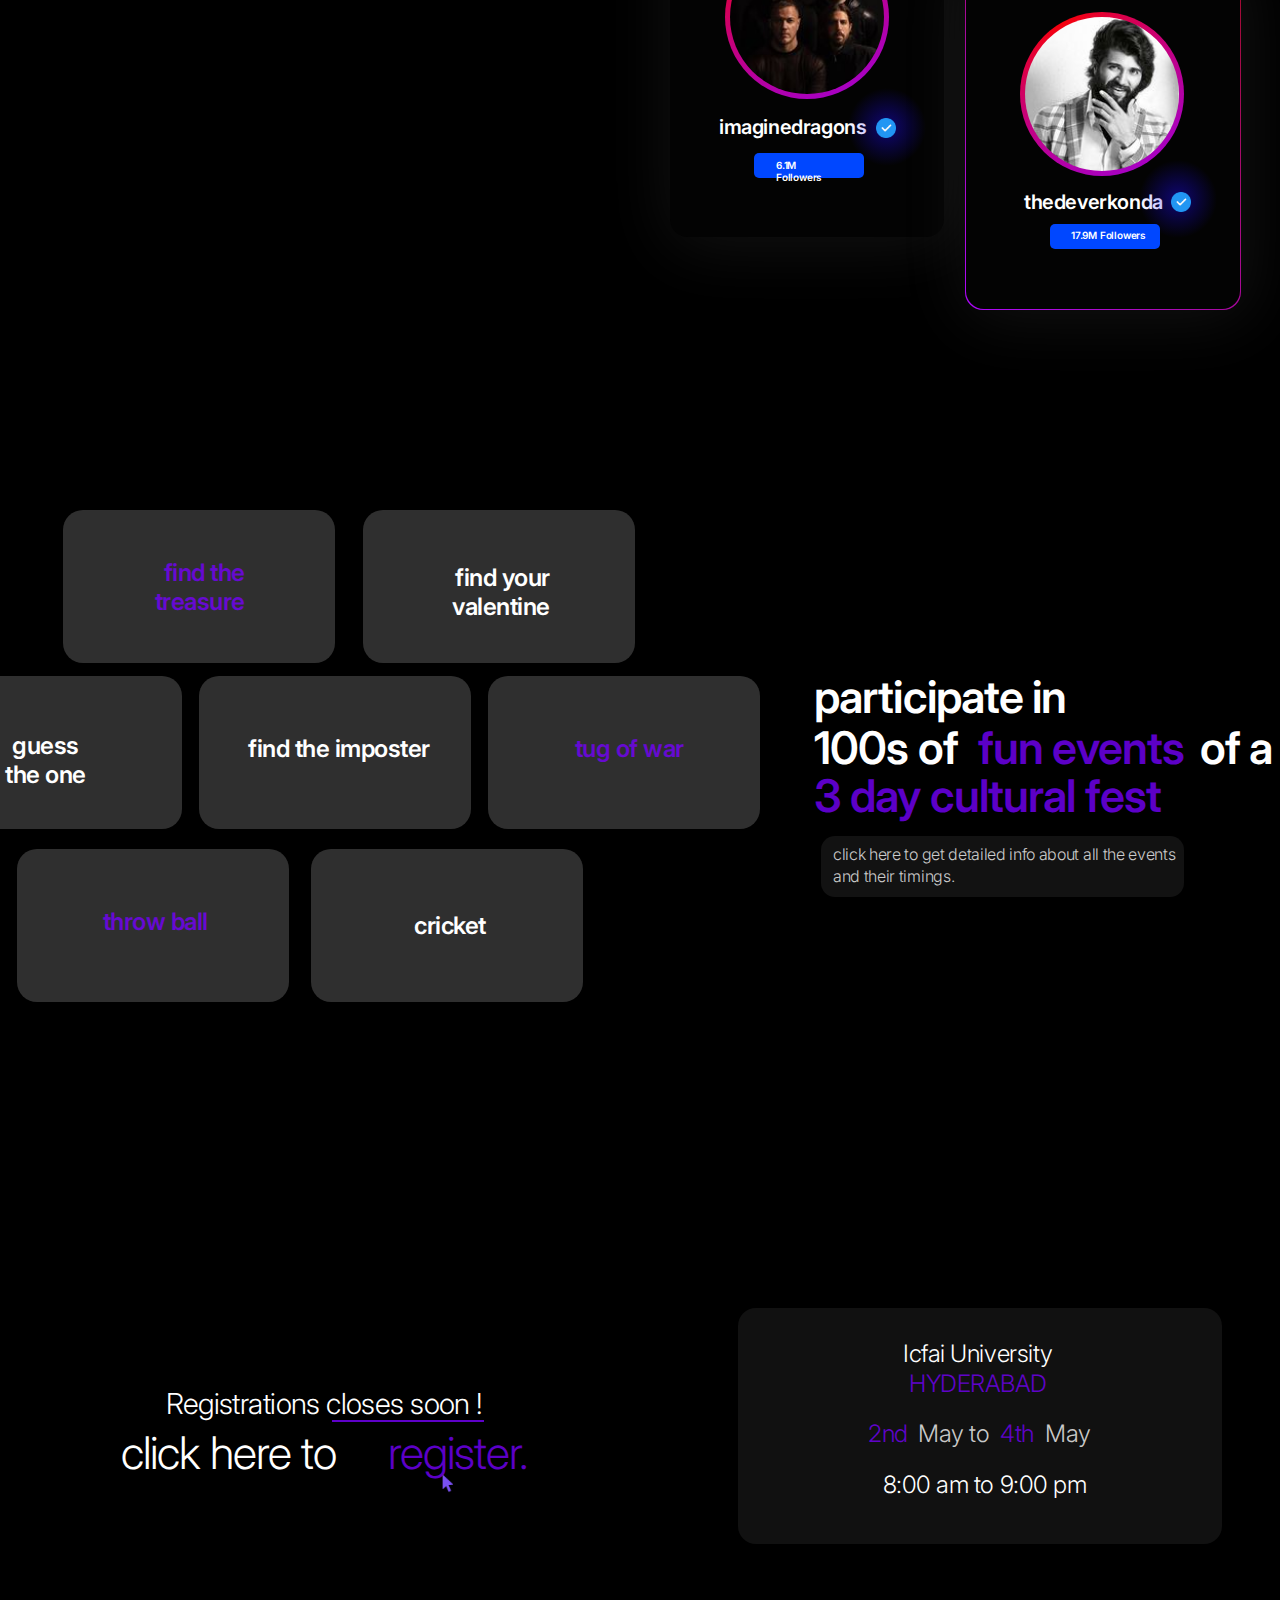
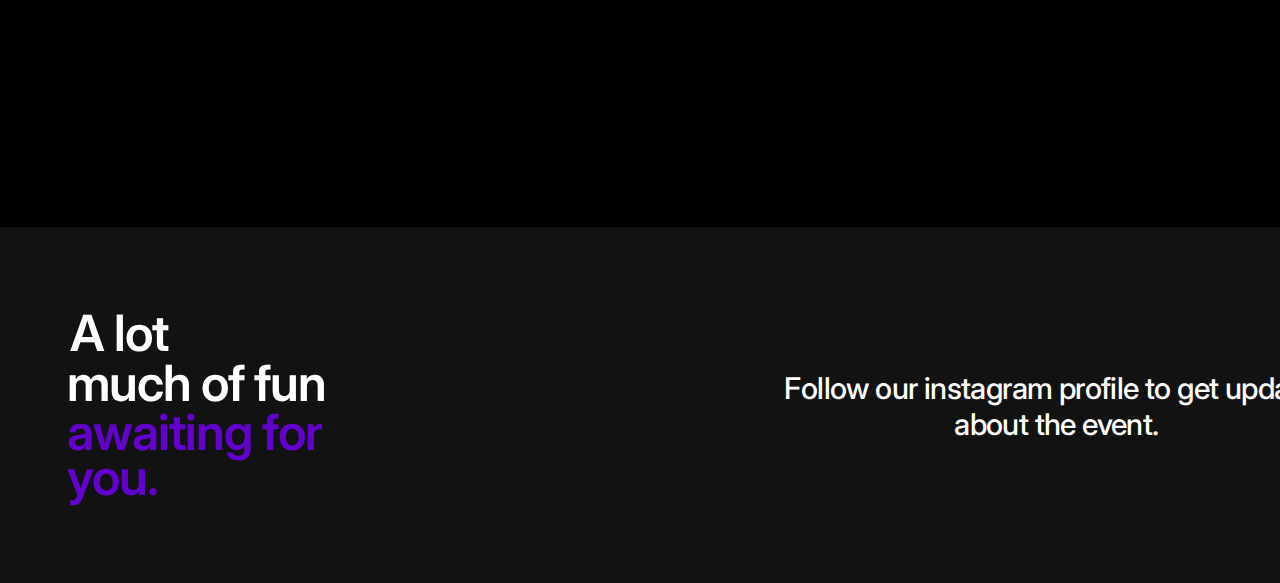
==== commit 5cb85047: "Update index.html" ====
--- a/index.html
+++ b/index.html
@@ -1,11 +1,9 @@
 <html>
 <head>
-<title>TRITI FEST 2023</title>                  <!-- Title of the page-->
-<link rel="stylesheet" href="mystyle.css">      <!-- link to the style sheet -->
+<title>TRITI FEST 2023</title>                                         <!-- Title of the page-->
+<link rel="stylesheet" href="mystyle.css">                             <!-- link to the style sheet -->
 </head>
 <body>
-<img class= "bgi" src="akp.jpg" alt="background">  <!--background image-->
-<svg class = "bblur1" > <rect ></svg>              <!--overlay rectangle to reduce opacity of the image-->
 -------------------------------------------------------------------
 <!-- main heading on the hero section -->
 <p class = "header1">Be part of one of the</p>
@@ -31,6 +29,7 @@
 
 -------------------------------------------------------------------
 <!--CELEBRITIES CARDS AND TEXT-->
+<div class="cards">
 <p class="hl2">Eye witness one of the</p>
 <p class="hl22">biggest</p>
 <p class="hl23">celebrities</p>
@@ -77,7 +76,7 @@
 <img src="check.png" class="set4tickimg">            <!--check mark , verified mark-->
 <svg class="set4followbox"><rect></rect></svg>       <!--follow count blue box-->
 <p class="set4followcount">17.9M Followers</p>       <!--follow count-->
-
+</div>
 -------------------------------------------------------------------
 <!--EVENT DETAILS BOXES + TEXT + SIDE TEXT + BOX BELOW -->
 
@@ -111,7 +110,7 @@
 <p class="ptext4">3 day cultural fest</p>
 
 <!--box below events-->
-<svg class="boxx"><rect></rect></svg> <!--BOX BELOW THE PARTICIPATE TEXT-->
+<svg class="boxx"><rect></rect></svg>                                                     <!--BOX BELOW THE PARTICIPATE TEXT-->
 <p class="bt">click here to get detailed info about all the events and their timings.</p> <!--TEXT INSIDE BOX-->
 
 -------------------------------------------------------------------
@@ -143,7 +142,7 @@
 <p class="ftl4">you.</p>
 <!--RIGHT FOOTER TEXT-->
 <p class="ftr"> Follow our instagram profile to get updates about the event.</p>
-<img src="cursor.png" class="cursor2">
+
 -------------------------------------------------------------------
 </body>
 </html>
--- a/mystyle.css
+++ b/mystyle.css
@@ -1,12 +1,21 @@
 
-@import url('https://fonts.googleapis.com/css2?family=Inter&display=swap');
-a
+/* LINK TO IMPORT GOOGLE FONTS 👇 */
+@import url('https://fonts.googleapis.com/css2?family=Inter&display=swap');  
+
+
+
+body
+{
+    background-color: #000000;
+}
+
+a                    /* DEFINING CSS PROPERTIES FOR ANCHOR TAG */
 {
     text-decoration: none;
 }
-.n1:after
-{
-    padding: 0px;
+.n1:after             /* n1 - Event details nav bar item , defining before hover properties */
+{
+    padding: 0px;   
     margin: 0px;
     box-sizing: border-box;
     content: "";
@@ -18,10 +27,10 @@
     top: 22px;
     transition: 0.3s;
 }
-.n1:hover:after{
+.n1:hover:after{      /* n1 - Event details nav bar item , defining on hover properties */
     width:70;
 }
-.n2:after
+.n2:after             /* n2 - Register nav bar item , defining before hover properties */
 {
     content: "";
     position: absolute;
@@ -33,27 +42,23 @@
     transition: 0.3s;
 
 }
-.n2:hover:after
+.n2:hover:after       /* n2 - Register nav bar item , defining on hover properties */ 
 {
     width: 30;
 }
 
-::-webkit-scrollbar
+::-webkit-scrollbar   /* changing the scroll bar look */
 {
     width: 6px;
     background:#030303  
 }
-::-webkit-scrollbar-thumb
+::-webkit-scrollbar-thumb  
 {
 background : rgba(87, 87, 87, 0.56); 
  /* background : linear-gradient(rgba(0, 225, 255, 0.384),transparent);  */
 border-radius: 6px;
 }
-section
-{
-    color: #030303;
-}
-.header1
+.header1             /* "be part of one of the" header text */
 {
 position: absolute;
 width: 807px;
@@ -70,7 +75,7 @@
 
 color: rgba(119, 0, 255, 0.79);
 }
-.header2 
+.header2             /* "Biggest cultural Fest in Hyderabad" header text */
 {
 position: absolute;
 width: 807px;
@@ -86,31 +91,27 @@
 
 color: #FFFFFF;
 }
-
-
-.bgi
-{
-    position: absolute;
-    width: 1360px;
+.bgi                 /* background image properties */
+{
+    position: absolute;
+    width: 1500px;
     height: 3783px;
     left: 0px;
     top: 0px;
 
 }
 
-.bblur1
+.bblur1              /* overlay rectangle svg to reduce opacity */
 {
 position: absolute;
 width: 1360px;
 height: 3783px;
 left: 0px;
-top: -6px;
+top: 0px;
 
 background: rgba(0, 0, 0, 0.95);
 }
-
-
-.heroline 
+.heroline            /* line below hyderabad in the hero text section */
 {
 position: absolute;
 width: 201px;
@@ -120,8 +121,7 @@
 border: 1.6px solid rgba(119, 0, 255, 0.63);
 transition: 0.3s;
 }
-
-.ICFAI
+.ICFAI               /* icfai vertical text on the right */
 {
     position: absolute;
     width: 75px;
@@ -143,7 +143,7 @@
     transform: rotate(90deg);
 }
 
-.HYD
+.HYD                 /* hyderabad vertical text on the right */             
 {
     position: absolute;
     width: 166px;
@@ -164,7 +164,7 @@
     
     transform: rotate(-90deg);
 }
-.icfailine
+.icfailine           /* line following icfai */
 {
 
 position: absolute;
@@ -179,7 +179,7 @@
 transform: rotate(90deg);
 }
 
-.icfailine1
+.icfailine1         /* line followng hyderabad */
 {
 
 position: absolute;
@@ -193,7 +193,7 @@
 
 transform: rotate(90deg);
 }
-.SD
+.SD                 /* "scroll down" text in hero section" */
 {
 position: absolute;
 width: 189px;
@@ -213,7 +213,7 @@
 
 color: rgba(255, 255, 255, 0.69);
 }
-.n1 
+.n1                 /* nav bar item 1  - Event Details */ 
 {
 position: absolute;
 width: 117px;
@@ -231,7 +231,7 @@
 color: #FFFFFF;
 
 }
-.n2
+.n2                 /* nav bar item 2 - Register */
 {
     position: absolute;
 width: 76px;
@@ -249,7 +249,7 @@
 color: #FFFFFF;
 
 }
-.TRITI
+.TRITI              /* triti heading below hero section */
 {
 position: absolute;
 width: 687px;
@@ -270,7 +270,7 @@
 color: #FFFFFF;
 
 }
-.year
+.year               /* year beside the triti heading */
 {
     position: absolute;
     width: 687px;
@@ -291,7 +291,7 @@
     color: rgba(119, 0, 255, 0.79);
     
 }
-.tritiline
+.tritiline          /* line below triti 2023 */
 {
     position: absolute;
 width: 740px;
@@ -303,9 +303,7 @@
 box-shadow: 0px 2px 2px rgba(255, 255, 255, 0.08);
 
 }
-
-
-.cf2
+.cf2                /* "cultural fest of icfai hyderabad" text below triti 2023 */
 {
     position: absolute;
     height: 54px;
@@ -323,18 +321,8 @@
     
 }
 
-.hrl 
-{
-    position: absolute;
-width: 221px;
-height: 0px;
-left: 600px;
-top: 1101px;
-
-border: 1.6px solid rgba(119, 0, 255, 0.63);
-}
-
-.pp1
+/* card 1 babdshah properties */
+.pp1               
 {
     box-sizing: border-box;
 
@@ -347,7 +335,6 @@
     box-shadow: 4px 4px 80px 8px rgba(172, 172, 172, 0.17);
     border-radius: 18px;
 }
-
 .pp2
 {
     box-sizing: border-box;
@@ -402,7 +389,55 @@
 
 color: #FFFFFF;
 }
-
+.akp2
+{
+    position: absolute;
+    width: 18px;
+    height: 18px;
+    left: 875px;
+    top: 1346px;
+    
+}
+.rect2
+{
+    position: absolute;
+width: 70px;
+height: 70px;
+left: 850px;
+top: 1317px;
+
+background: radial-gradient(50% 50% at 50% 50%, rgba(29, 9, 252, 0.45) 0%, rgba(27, 26, 32, 0) 100%);
+border-radius: 18px;
+}
+.followcount1
+{
+    position: absolute;
+width: 110px;
+height: 25px;
+left: 750px;
+top: 1383px;
+
+background: #0047FF;
+border-radius: 5px;
+}
+.follow
+{
+    position: absolute;
+width: 76px;
+height: 12px;
+left: 769px;
+top: 1379px;
+
+font-family: 'Inter';
+font-style: light;
+font-weight: 600;
+font-size: 10px;
+line-height: 12px;
+letter-spacing: -0.02em;
+
+color: #FFFFFF;
+}
+/* eye witness one of the biggest celebrities performing live */
 .hl2
 {
 position: absolute;
@@ -457,7 +492,6 @@
 color: rgba(119, 0, 255, 0.79);
 
 }
-
 .hl24
 {
     position: absolute;
@@ -476,55 +510,7 @@
 color: #FFFFFF;
 }
 
-.akp2
-{
-    position: absolute;
-    width: 18px;
-    height: 18px;
-    left: 875px;
-    top: 1346px;
-    
-}
-.rect2
-{
-    position: absolute;
-width: 70px;
-height: 70px;
-left: 850px;
-top: 1317px;
-
-background: radial-gradient(50% 50% at 50% 50%, rgba(29, 9, 252, 0.45) 0%, rgba(27, 26, 32, 0) 100%);
-border-radius: 18px;
-}
-.followcount1
-{
-    position: absolute;
-width: 110px;
-height: 25px;
-left: 750px;
-top: 1383px;
-
-background: #0047FF;
-border-radius: 5px;
-}
-.follow
-{
-    position: absolute;
-width: 76px;
-height: 12px;
-left: 769px;
-top: 1379px;
-
-font-family: 'Inter';
-font-style: light;
-font-weight: 600;
-font-size: 10px;
-line-height: 12px;
-letter-spacing: -0.02em;
-
-color: #FFFFFF;
-}
-
+/* CARD 2 TAMANNAAH PROPERTIES */
 .set2
 {
     position: absolute;
@@ -548,7 +534,6 @@
     background: radial-gradient(107.05% 107.05% at 22.44% 0%, #FA0000 0%, rgba(219, 0, 255, 0.76) 100%);
     border-radius: 100px;
 }
-
 .set2pp
 {
     position: absolute;
@@ -626,6 +611,7 @@
 
 }
 
+/* CARD 3 IMAGINE DRAGONS PROPERTIES */
 .set3
 {
  position: absolute;
@@ -649,7 +635,6 @@
 background: radial-gradient(107.05% 107.05% at 22.44% 0%, #FA0000 0%, rgba(219, 0, 255, 0.76) 100%);
 border-radius: 100px;
 }
-
 .set3pp
 {
     position: absolute;
@@ -659,7 +644,6 @@
 top: 1540px;
 border-radius: 100px;
 }
-
 .set3name
 {
     position: absolute;
@@ -725,6 +709,7 @@
 color: #FFFFFF;
 
 }
+/* CARD 4 V DEVERKONDA PROPERTIES */
 .set4
 {
     box-sizing: border-box;
@@ -739,7 +724,6 @@
 box-shadow: 4px 4px 67px 6px rgba(172, 172, 172, 0.1);
 border-radius: 18px;
 }
-
 .set4border
 {
     box-sizing: border-box;
@@ -763,7 +747,6 @@
 border-radius: 50%;
 background: radial-gradient(107.05% 107.05% at 22.44% 0%, #FA0000 0%, rgba(219, 0, 255, 0.76) 100%) ;
 }
-
 .set4pp
 {
     position: absolute;
@@ -773,7 +756,6 @@
 top: 1617px;
 border-radius: 50%;
 }
-
 .set4name
 {
     position: absolute;
@@ -841,6 +823,7 @@
 color: #FFFFFF;
 }
 
+/*---------------EVENTS BOXES AND TEXT INSIDE THE BOX----------------------*/
 .box1
 {
     position: absolute;
@@ -855,12 +838,11 @@
 }
 .box1text
 {
-    position: absolute;
+position: absolute;
 width: 94px;
 height: 58px;
 left: 151px;
 top: 2134px;
-
 font-family: 'Inter';
 font-style: normal;
 font-weight: 600;
@@ -868,30 +850,25 @@
 line-height: 29px;
 text-align: right;
 letter-spacing: -0.02em;
-
 color: rgba(119, 0, 255, 0.79);
 }
-
 .box2
 {
-    position: absolute;
+position: absolute;
 width: 272px;
 height: 153px;
 left: 363px;
 top: 2110px;
-
 background: #2F2F2F;
 border-radius: 20px;
 }
-
 .box2text
 {
-    position: absolute;
+position: absolute;
 width: 170px;
 height: 58px;
 left: 380px;
 top: 2139px;
-
 font-family: 'Inter';
 font-style: normal;
 font-weight: 600;
@@ -899,22 +876,18 @@
 line-height: 29px;
 text-align: right;
 letter-spacing: -0.02em;
-
-color: #FFFFFF;
-}
-
+color: #FFFFFF;
+}
 .box3
 {
-    position: absolute;
+position: absolute;
 width: 272px;
 height: 153px;
 left: -90px;
 top: 2276px;
-
 background: #2F2F2F;
 border-radius: 20px;
 }
-
 .box3text
 {
 position: absolute;
@@ -930,13 +903,11 @@
 line-height: 29px;
 text-align: center;
 letter-spacing: -0.02em;
-
-color: #FFFFFF;
-}
-
+color: #FFFFFF;
+}
 .box4
 {
-    position: absolute;
+position: absolute;
 width: 272px;
 height: 153px;
 left: 199px;
@@ -952,7 +923,6 @@
 height: 29px;
 left: 239px;
 top: 2310px;
-
 font-family: 'Inter';
 font-style: normal;
 font-weight: 600;
@@ -960,9 +930,7 @@
 line-height: 29px;
 text-align: right;
 letter-spacing: -0.02em;
-
-color: #FFFFFF;
-
+color: #FFFFFF;
 }
 .box5
 {
@@ -982,17 +950,14 @@
 height: 29px;
 left: 564px;
 top: 2310px;
-
 font-family: 'Inter';
 font-style: normal;
 font-weight: 600;
 font-size: 24px;
 line-height: 29px;
 /* identical to box height */
-
 text-align: right;
 letter-spacing: -0.02em;
-
 color: rgba(119, 0, 255, 0.79);
 }
 .box6
@@ -1020,12 +985,9 @@
 font-size: 24px;
 line-height: 29px;
 /* identical to box height */
-
 text-align: right;
 letter-spacing: -0.02em;
-
 color: rgba(119, 0, 255, 0.79);
-
 
 }
 .box7
@@ -1059,6 +1021,7 @@
 
 color: #FFFFFF;
 }
+/*-----------PARTICIPATE TEXT-----------------------------------*/
 .ptext
 {
     position: absolute;
@@ -1073,9 +1036,7 @@
 font-size: 45px;
 line-height: 54px;
 letter-spacing: -0.02em;
-
-color: #FFFFFF;
-
+color: #FFFFFF;
 }
 .ptext1
 {
@@ -1093,7 +1054,6 @@
 letter-spacing: -0.02em;
 color: #FFFFFF;
 }
-
 .ptext2
 {
     position: absolute;
@@ -1111,7 +1071,6 @@
 
 color: rgba(119, 0, 255, 0.79);
 }
-
 .ptext3
 {
     position: absolute;
@@ -1147,8 +1106,8 @@
     
     color: rgba(119, 0, 255, 0.79); 
 }
-
-.boxx 
+/*-----------BOX BELOW EVENTS INFO----------------------------------*/
+.boxx  /*BOX */
 {
     position: absolute;
 width: 363px;
@@ -1160,7 +1119,7 @@
 border-radius: 14px;
 }
 
-.bt 
+.bt    /* BOX TEXT */
 {
     position: absolute;
 width: 349px;
@@ -1174,12 +1133,11 @@
 font-size: 16px;
 line-height: 22px;
 letter-spacing: -0.02em;
-
 color: rgba(255, 255, 255, 0.79);
 
 }
-
-.gb 
+/*-------------VENUE DETAILS-----------------------------------------*/
+.gb  /* BOX */
 {
     position: absolute;
 width: 484px;
@@ -1191,10 +1149,9 @@
 box-shadow: 4px 4px 67px 12px rgba(0, 0, 0, 0.06);
 border-radius: 18px;
 }
-
-.glt1
-{
-    position: absolute;
+.glt1 
+{
+position: absolute;
 width: 200px;
 height: 58px;
 left: 878px;
@@ -1207,11 +1164,8 @@
 line-height: 29px;
 text-align: center;
 letter-spacing: -0.02em;
-
-color: #FFFFFF;
-
-}
-
+color: #FFFFFF;
+}
 .glt2 
 {
     position: absolute;
@@ -1227,11 +1181,8 @@
 line-height: 29px;
 text-align: center;
 letter-spacing: -0.02em;
-
 color: rgba(119, 0, 255, 0.79);
-
-}
-
+}
 .glt3
 {
 position: absolute;
@@ -1252,7 +1203,6 @@
 
 color: rgba(119, 0, 255, 0.79);
 }
-
 .glt4
 {
     position: absolute;
@@ -1293,7 +1243,6 @@
 
 color: rgba(119, 0, 255, 0.79);
 }
-
 .glt6 
 {
     position: absolute;
@@ -1333,8 +1282,8 @@
 letter-spacing: -0.02em;
 
 color: #FFFFFF;
-
-}
+}
+/*-----------------REGISTRATIONS INFO-----------------------------------*/
 .reg1
 {
     position: absolute;
@@ -1356,7 +1305,6 @@
 color: #FFFFFF;
 
 }
-
 .regl
 {
     position: absolute;
@@ -1367,7 +1315,6 @@
 
 border: 1px solid rgba(119, 0, 255, 0.79);
 }
-
 .reg2
 {
     position: absolute;
@@ -1387,7 +1334,6 @@
 color: #FFFFFF;
 
 }
-
 .reg3
 {
     position: absolute;
@@ -1406,7 +1352,6 @@
 
 color: rgba(119, 0, 255, 0.79);
 }
-
 .cursor
 {
     position: absolute;
@@ -1415,7 +1360,7 @@
 left: 437px;
 top: 3073px;
 }
-
+/*---------------------footer box------------------------------------------*/
 .fb 
 {
     position: absolute;
@@ -1426,7 +1371,7 @@
 
 background: rgba(172, 172, 172, 0.1);
 }
-
+/* -------------------footer left text------------------------------------ */
 .ftl1 
 {
 position: absolute;
@@ -1445,7 +1390,6 @@
 color: #FFFFFF;
 
 }
-
 .ftl2
 {
     position: absolute;
@@ -1464,7 +1408,6 @@
 color: #FFFFFF;
 
 }
-
 .ftl3 
 {
     position: absolute;
@@ -1482,10 +1425,9 @@
 
 color: rgba(119, 0, 255, 0.79);
 }
-
-.ftl4
-{
-    position: absolute;
+.ftl4                        
+{
+position: absolute;
 width: 337px;
 height: 0px;
 left: 67px;
@@ -1500,8 +1442,8 @@
 
 color: rgba(119, 0, 255, 0.79);
 }
-
-.ftr 
+/* ---------------------footer right text----------------------------------- */
+.ftr                          /* "Follow our instagram profile to get updates about the event." footer text */
 {
     position: absolute;
 width: 565px;
@@ -1520,26 +1462,4 @@
 color: #FFFFFF;
 
 }
-.cursor2
-{
-    position: absolute;
-width: 16px;
-height: 20px;
-left: 1054px;
-top: 3599px;
-}
-
-
-.ani 
-{
-    position: absolute;
-width: 690px;
-height: 1047px;
-left: -278px;
-top: -369px;
-
-background: #FF0202;
-opacity: 0.2;
-filter: blur(150px);
-border-radius: 18px;
-}
+
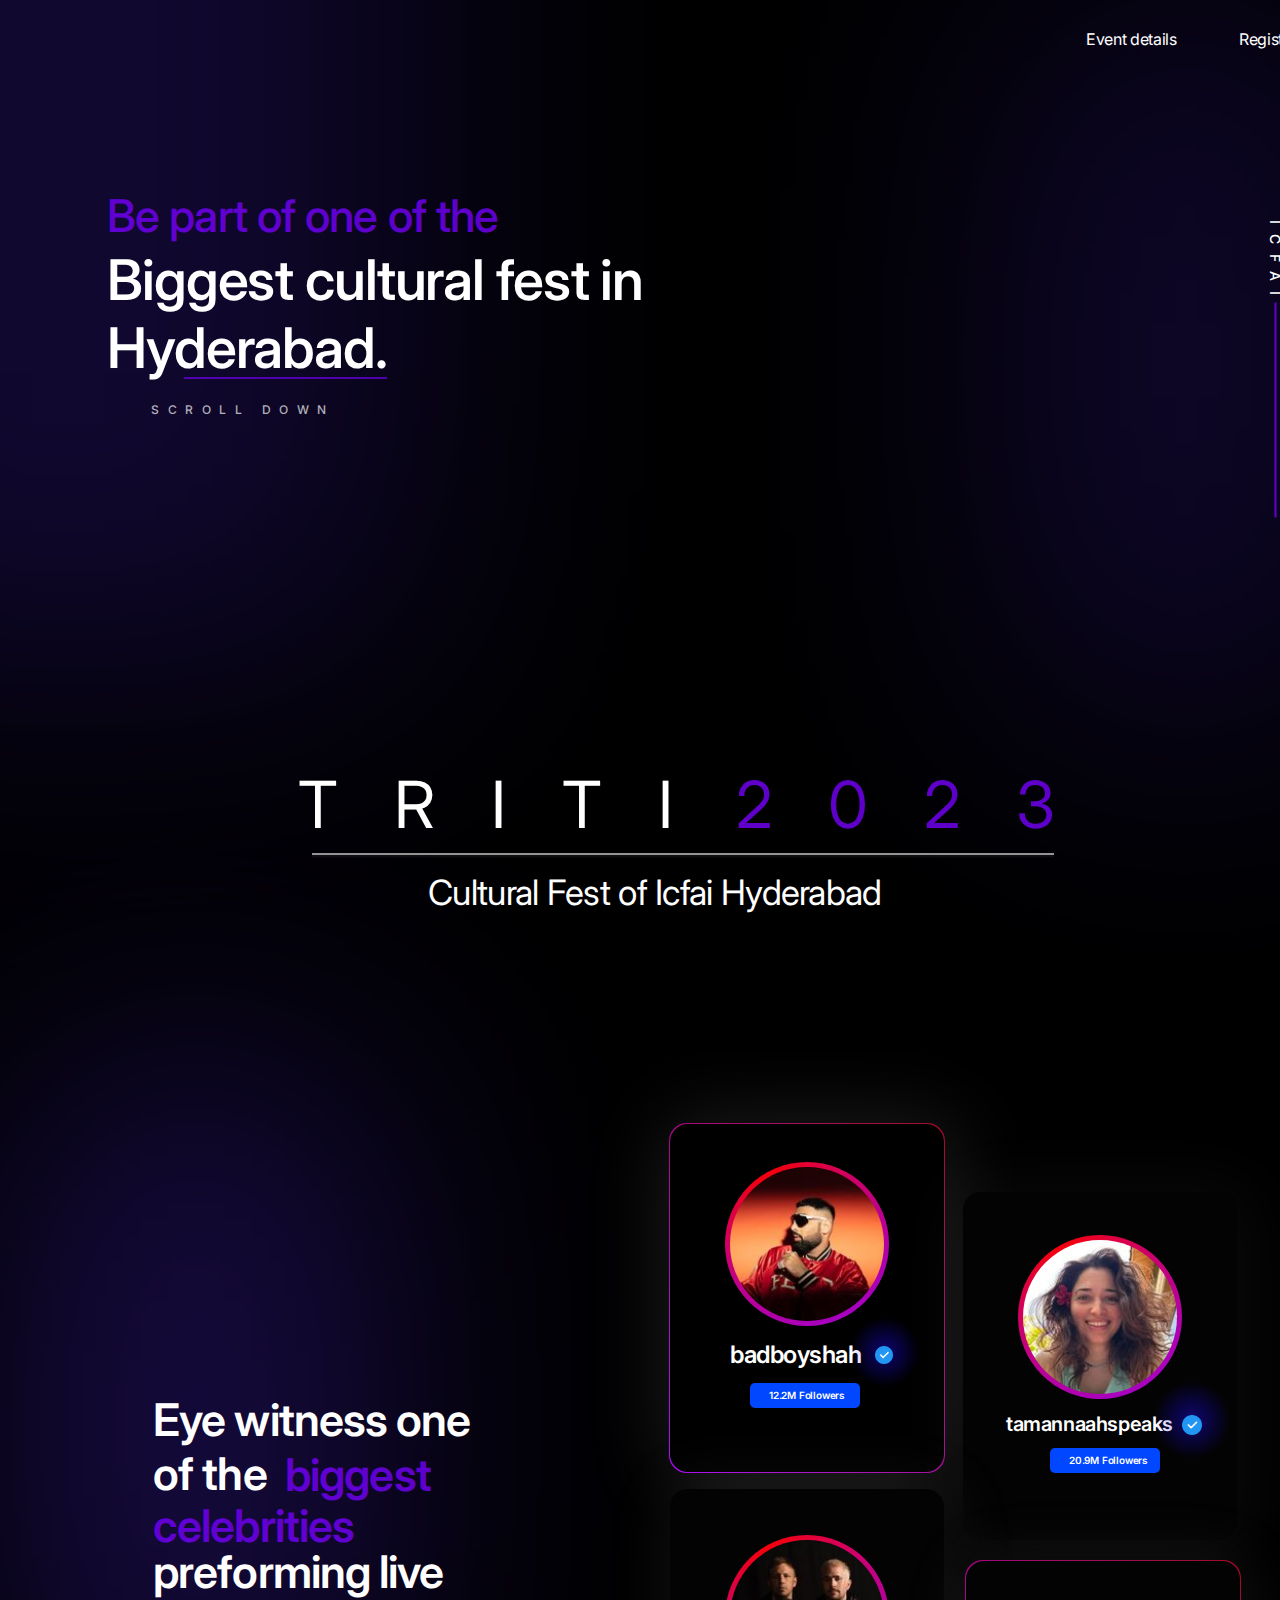
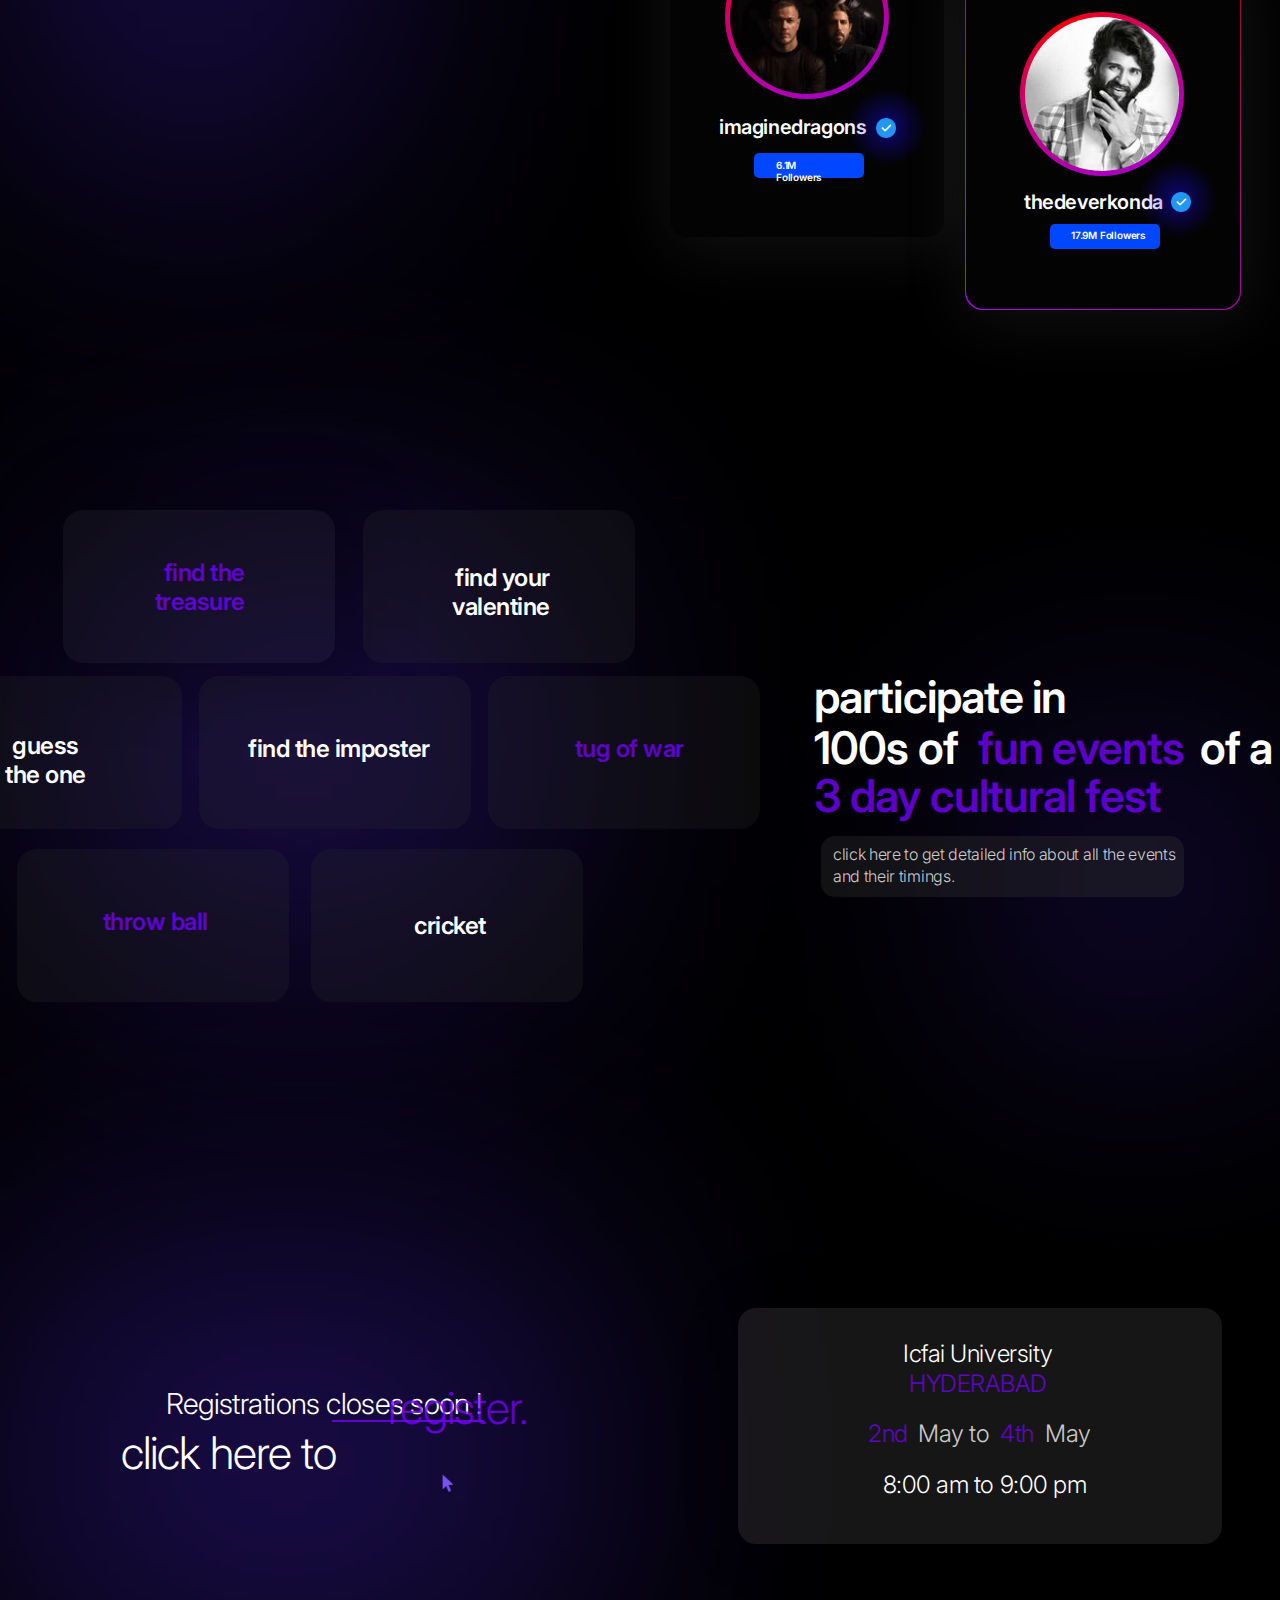
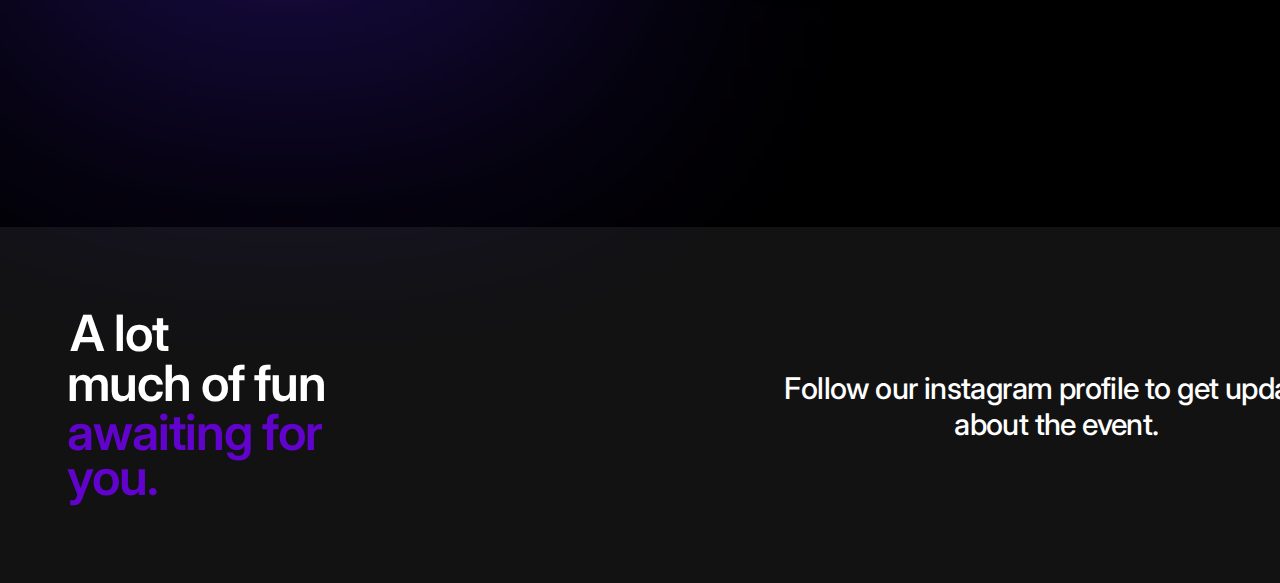
==== commit 12f0955f: "Update index.html" ====
--- a/index.html
+++ b/index.html
@@ -4,11 +4,20 @@
 <link rel="stylesheet" href="mystyle.css">                             <!-- link to the style sheet -->
 </head>
 <body>
--------------------------------------------------------------------
+
+
+<svg class="ellipse1"></svg>
+<svg class="ellipse2"></svg>
+<svg class="ellipse3"></svg>
+<svg class="ellipse4"></svg>
+<svg class="ellipse5"></svg>
+<svg class="ellipse6"></svg>
+
+
 <!-- main heading on the hero section -->
 <p class = "header1">Be part of one of the</p>
 <p class = "header2">Biggest cultural fest in Hyderabad.</p>
--------------------------------------------------------------------
+
 <!--side icfai hyderabad part -->
 <hr class = "heroline">
 <p class="ICFAI">ICFAI</p>
@@ -16,18 +25,18 @@
 <p class="SD">SCROLL DOWN</p>
 <hr class = "icfailine">
 <hr class = "icfailine1">
--------------------------------------------------------------------
+
 <!--nav bar items-->
 <a class="n1" >Event details</a>  <!--anchor tags to put the links-->
-<a class="n2">Register</a>        <!--anchor tags to put the links-->
--------------------------------------------------------------------
+<a class="n2" , href="register.html">Register</a>        <!--anchor tags to put the links-->
+
 <!--TRITI HEADING AND THE LINE AND THE TEXT BELOW-->
 <p class="TRITI">TRITI </p>
 <p class="year">2023</p>
 <hr class="tritiline">
 <p class="cf2">Cultural Fest of Icfai Hyderabad</p>
 
--------------------------------------------------------------------
+
 <!--CELEBRITIES CARDS AND TEXT-->
 <div class="cards">
 <p class="hl2">Eye witness one of the</p>
@@ -76,8 +85,8 @@
 <img src="check.png" class="set4tickimg">            <!--check mark , verified mark-->
 <svg class="set4followbox"><rect></rect></svg>       <!--follow count blue box-->
 <p class="set4followcount">17.9M Followers</p>       <!--follow count-->
-</div>
--------------------------------------------------------------------
+
+
 <!--EVENT DETAILS BOXES + TEXT + SIDE TEXT + BOX BELOW -->
 
 <!--BOX 1-->
@@ -113,7 +122,7 @@
 <svg class="boxx"><rect></rect></svg>                                                     <!--BOX BELOW THE PARTICIPATE TEXT-->
 <p class="bt">click here to get detailed info about all the events and their timings.</p> <!--TEXT INSIDE BOX-->
 
--------------------------------------------------------------------
+
 <!--VENUE BOX-->
 <svg class="gb"><rect></rect></svg>
 <p class="glt1">Icfai University</p>
@@ -124,15 +133,15 @@
 <p class="glt6">May</p>
 <p class="glt7">8:00 am to 9:00 pm</p>
 
--------------------------------------------------------------------
+
 <!--REGISTRATION LINK-->
 <p class="reg1">Registrations closes soon !</p>  
 <hr class="regl">
 <p class="reg2">click here to </p>
-<p class="reg3">register.</p>
+<a class="reg3", href="register.html">register.</a>
 <img src="cursor.png" class="cursor">
 
--------------------------------------------------------------------
+
 <!--FOOTER-->
 <svg class="fb"><rect></rect></svg>  <!--GRAY BOX OF THE FOOTER-->
 <!--LEFT FOOTER TEXT-->
@@ -143,7 +152,8 @@
 <!--RIGHT FOOTER TEXT-->
 <p class="ftr"> Follow our instagram profile to get updates about the event.</p>
 
--------------------------------------------------------------------
+
+</div>
 </body>
 </html>
 
--- a/mystyle.css
+++ b/mystyle.css
@@ -3,12 +3,109 @@
 @import url('https://fonts.googleapis.com/css2?family=Inter&display=swap');  
 
 
-
 body
 {
     background-color: #000000;
 }
-
+body , input
+{
+    border: none;
+    border-bottom: #5429ee;
+    -webkit-transition: 0.5s;
+  transition: 0.5s;
+  outline: none;
+}
+body , input:focus
+{
+    border: none;
+}
+
+body ,input
+{
+    font-family: Inter;
+    font-size: 15px;
+    color: #FFFFFF;
+   
+}
+.ellipse1
+{
+position: absolute;
+width: 690px;
+height: 1047px;
+left: -278px;
+top: -369px;
+
+background: #5429ee;
+opacity: 0.2;
+filter: blur(150px);
+border-radius: 18px;
+}
+.ellipse2
+{
+    position: absolute;
+    width: 348px;
+    height: 721px;
+    left: 1012px;
+    top: 0px;
+    
+    background: #5429ee;
+    opacity: 0.2;
+    filter: blur(150px);
+    border-radius: 18px;
+}
+.ellipse3
+{
+    position: absolute;
+width: 354px;
+height: 721px;
+left: 19px;
+top: 1064px;
+
+background: #5429ee;
+opacity: 0.3;
+filter: blur(150px);
+border-radius: 18px;
+}
+.ellipse4
+{
+    position: absolute;
+width: 169px;
+height: 205px;
+left: 1052px;
+top: 2383px;
+
+background: #5429ee;
+opacity: 0.6;
+filter: blur(150px);
+border-radius: 18px;
+}
+
+.ellipse5
+{
+    position: absolute;
+width: 601px;
+height: 481px;
+left: -12px;
+top: 2820px;
+
+background: #5429ee;
+opacity: 0.3;
+filter: blur(150px);
+border-radius: 18px;
+}
+.ellipse6
+{
+    position: absolute;
+width: 492px;
+height: 442px;
+left: 58px;
+top: 2123px;
+
+background: #5429ee;
+opacity: 0.3;
+filter: blur(150px);
+border-radius: 18px;
+}
 a                    /* DEFINING CSS PROPERTIES FOR ANCHOR TAG */
 {
     text-decoration: none;
@@ -231,7 +328,7 @@
 color: #FFFFFF;
 
 }
-.n2                 /* nav bar item 2 - Register */
+.n2                 /* nav bar item 3 - Register */
 {
     position: absolute;
 width: 76px;
@@ -510,7 +607,7 @@
 color: #FFFFFF;
 }
 
-/* CARD 2 TAMANNAAH PROPERTIES */
+/* CARD 3 TAMANNAAH PROPERTIES */
 .set2
 {
     position: absolute;
@@ -832,7 +929,7 @@
 left: 63px;
 top: 2110px;
 
-background: #2F2F2F;
+background: #302d2d3d;
 box-shadow: 4px 4px 45px 34px rgba(0, 0, 0, 0.25);
 border-radius: 20px;
 }
@@ -859,7 +956,7 @@
 height: 153px;
 left: 363px;
 top: 2110px;
-background: #2F2F2F;
+background: #302d2d3d;
 border-radius: 20px;
 }
 .box2text
@@ -885,7 +982,7 @@
 height: 153px;
 left: -90px;
 top: 2276px;
-background: #2F2F2F;
+background: #302d2d3d;
 border-radius: 20px;
 }
 .box3text
@@ -913,7 +1010,7 @@
 left: 199px;
 top: 2276px;
 
-background: #2F2F2F;
+background: #302d2d3d;
 border-radius: 20px;
 }
 .box4text
@@ -940,7 +1037,7 @@
 left: 488px;
 top: 2276px;
 
-background: #2F2F2F;
+background: #302d2d3d;
 border-radius: 20px;
 }
 .box5text
@@ -968,7 +1065,7 @@
 left: 17px;
 top: 2449px;
 
-background: #2F2F2F;
+background: #302d2d3d;
 border-radius: 20px;
 }
 .box6text
@@ -998,7 +1095,7 @@
 left: 311px;
 top: 2449px;
 
-background: #2F2F2F;
+background: #302d2d3d;
 border-radius: 20px;
 }
 .box7text
@@ -1145,7 +1242,7 @@
 left: 738px;
 top: 2908px;
 
-background: rgba(220, 220, 220, 0.08);
+background: rgba(83, 79, 79, 0.281);
 box-shadow: 4px 4px 67px 12px rgba(0, 0, 0, 0.06);
 border-radius: 18px;
 }
@@ -1463,3 +1560,372 @@
 
 }
 
+.regpagebox
+{
+    
+position: absolute;
+width: 864px;
+height: 471px;
+left: 215px;
+top: 102px;
+background: rgba(255, 255, 255, 0.03);
+backdrop-filter: blur(33.5px);
+border-radius: 18px;
+}
+
+.regellipse1
+{
+    position: absolute;
+width: 388px;
+height: 326px;
+left: 81px;
+top: 22px;
+
+background: #5429EE;
+opacity: 0.2;
+filter: blur(75px);
+border-radius: 18px;
+}
+
+.regellipse2
+{
+    position: absolute;
+width: 558px;
+height: 249px;
+left: 566px;
+top: 8px;
+
+background: #5429EE;
+opacity: 0.2;
+filter: blur(75px);
+border-radius: 18px;
+}
+
+.regellipse3
+{
+    position: absolute;
+width: 428px;
+height: 261px;
+left: 167px;
+top: 374px;
+
+background: #5429EE;
+opacity: 0.2;
+filter: blur(75px);
+border-radius: 18px;
+}
+
+.regellipse4
+{
+    position: absolute;
+width: 543px;
+height: 186px;
+left: 618px;
+top: 449px;
+
+background: #5429EE;
+opacity: 0.2;
+filter: blur(75px);
+border-radius: 18px;
+}
+
+.regline1
+{
+    position: absolute;
+width: 262px;
+height: 40px;
+left: 270px;
+top: 237px;
+
+font-family: 'Inter';
+font-style: normal;
+font-weight: 600;
+font-size: 34px;
+line-height: 41px;
+
+color: rgba(119, 0, 255, 0.63);
+}
+.regline2
+{
+    position: absolute;
+width: 334px;
+height: 151px;
+left: 270px;
+top: 260px;
+
+font-family: 'Inter';
+font-style: normal;
+font-weight: 500;
+font-size: 56px;
+line-height: 68px;
+
+color: #FFFFFF;
+}
+.regline3
+{
+    position: absolute;
+    width: 334px;
+    height: 151px;
+    left: 270px;
+    top: 320px;
+    
+    font-family: 'Inter';
+    font-style: normal;
+    font-weight: 500;
+    font-size: 56px;
+    line-height: 68px;
+    
+    color: #FFFFFF; 
+}
+
+.regf1 
+{  
+position: absolute;
+width: 45px;
+height: 19px;
+left: 648px;
+top: 172px;
+
+font-family: 'Inter';
+font-style: normal;
+font-weight: 500;
+font-size: 16px;
+line-height: 19px;
+
+color: #9e9999;
+}
+
+.regfb1
+{
+position: absolute;
+width: 315px;
+height: 41px;
+left: 645px;
+top: 218px;
+
+background: rgba(255, 255, 255, 0.04);
+border-radius: 6px;
+}
+
+.regf2
+{
+    position: absolute;
+width: 114px;
+height: 19px;
+left: 648px;
+top: 257px;
+
+font-family: 'Inter';
+font-style: normal;
+font-weight: 500;
+font-size: 16px;
+line-height: 19px;
+
+color: #9e9999;
+
+}
+
+.regfb2
+{
+position: absolute;
+width: 315px;
+height: 41px;
+left: 648px;
+top: 300px;
+
+background: rgba(255, 255, 255, 0.04);
+border-radius: 6px;
+}
+
+.regf3
+{
+    position: absolute;
+width: 109px;
+height: 19px;
+left: 647px;
+top: 339px;
+
+font-family: 'Inter';
+font-style: normal;
+font-weight: 500;
+font-size: 16px;
+line-height: 19px;
+
+color: #9e9999;
+}
+
+.regfb3
+{
+    position: absolute;
+width: 315px;
+height: 41px;
+left: 647px;
+top: 380px;
+
+background: rgba(255, 255, 255, 0.04);
+border-radius: 6px;
+}
+
+.regf4
+{
+    position: absolute;
+width: 101px;
+height: 19px;
+left: 647px;
+top: 419px;
+
+font-family: 'Inter';
+font-style: normal;
+font-weight: 500;
+font-size: 16px;
+line-height: 19px;
+
+color: #9e9999;
+
+}
+
+.regfb4
+{
+    position: absolute;
+width: 149px;
+height: 41px;
+left: 647px;
+top: 460px;
+
+background: rgba(255, 255, 255, 0.04);
+border-radius: 6px;
+}
+
+
+
+
+.pi1
+{
+    position: absolute;
+width: 165px;
+height: 15px;
+left: 246px;
+top: 530px;
+
+font-family: 'Inter';
+font-style: normal;
+font-weight: 500;
+font-size: 12px;
+line-height: 15px;
+/* identical to box height */
+
+
+color: #FFFFFF;
+}
+
+.pi2 
+{
+    position: absolute;
+width: 56px;
+height: 15px;
+left: 414px;
+top: 530px;
+
+font-family: 'Inter';
+font-style: normal;
+font-weight: 500;
+font-size: 12px;
+line-height: 15px;
+/* identical to box height */
+
+
+color: rgba(119, 0, 255, 0.79);
+}
+
+.hpb
+{
+    
+position: absolute;
+width: 166px;
+height: 43px;
+left: 1166px;
+top: 22px;
+
+background: rgba(42, 38, 48, 0.74);
+border-radius: 7px;
+}
+
+.hpt
+{
+    position: absolute;
+width: 147px;
+height: 19px;
+left: 1176px;
+top: 34px;
+
+font-family: 'Inter';
+font-style: normal;
+font-weight: 500;
+font-size: 16px;
+line-height: 19px;
+
+color: #FFFFFF;
+}
+
+.ip1 
+{
+    position: absolute;
+    width: 312px;
+    height: 41px;
+    left: 650px;
+    top: 217px;
+    border: none;
+    background: rgba(255, 255, 255, 0);
+    border-radius: 6px;
+    }  
+
+.ip2 
+{
+    
+        position: absolute;
+        width: 312px;
+        height: 41px;
+        left: 650px;
+        top: 300px;
+        border: none;
+        background: rgba(255, 255, 255, 0);
+        border-radius: 6px;
+        
+}
+
+.ip3 
+{
+position: absolute;
+width: 312px;
+height: 41px;
+left: 650px;
+top: 380px;
+border: none;
+background: rgba(255, 255, 255, 0);
+border-radius: 6px;
+}
+
+.ip4 
+{
+    position: absolute;
+    width: 149px;
+    height: 41px;
+    left: 650px;
+    top: 460px;
+    border: none;
+    background: rgba(255, 255, 255, 0);
+    border-radius: 6px; 
+}
+
+.ip5 
+{
+    position: absolute;
+width: 149px;
+height: 41px;
+left: 813px;
+top: 460px;
+
+background: rgba(119, 0, 255, 0.79);
+border-radius: 6px;
+border: none;
+}
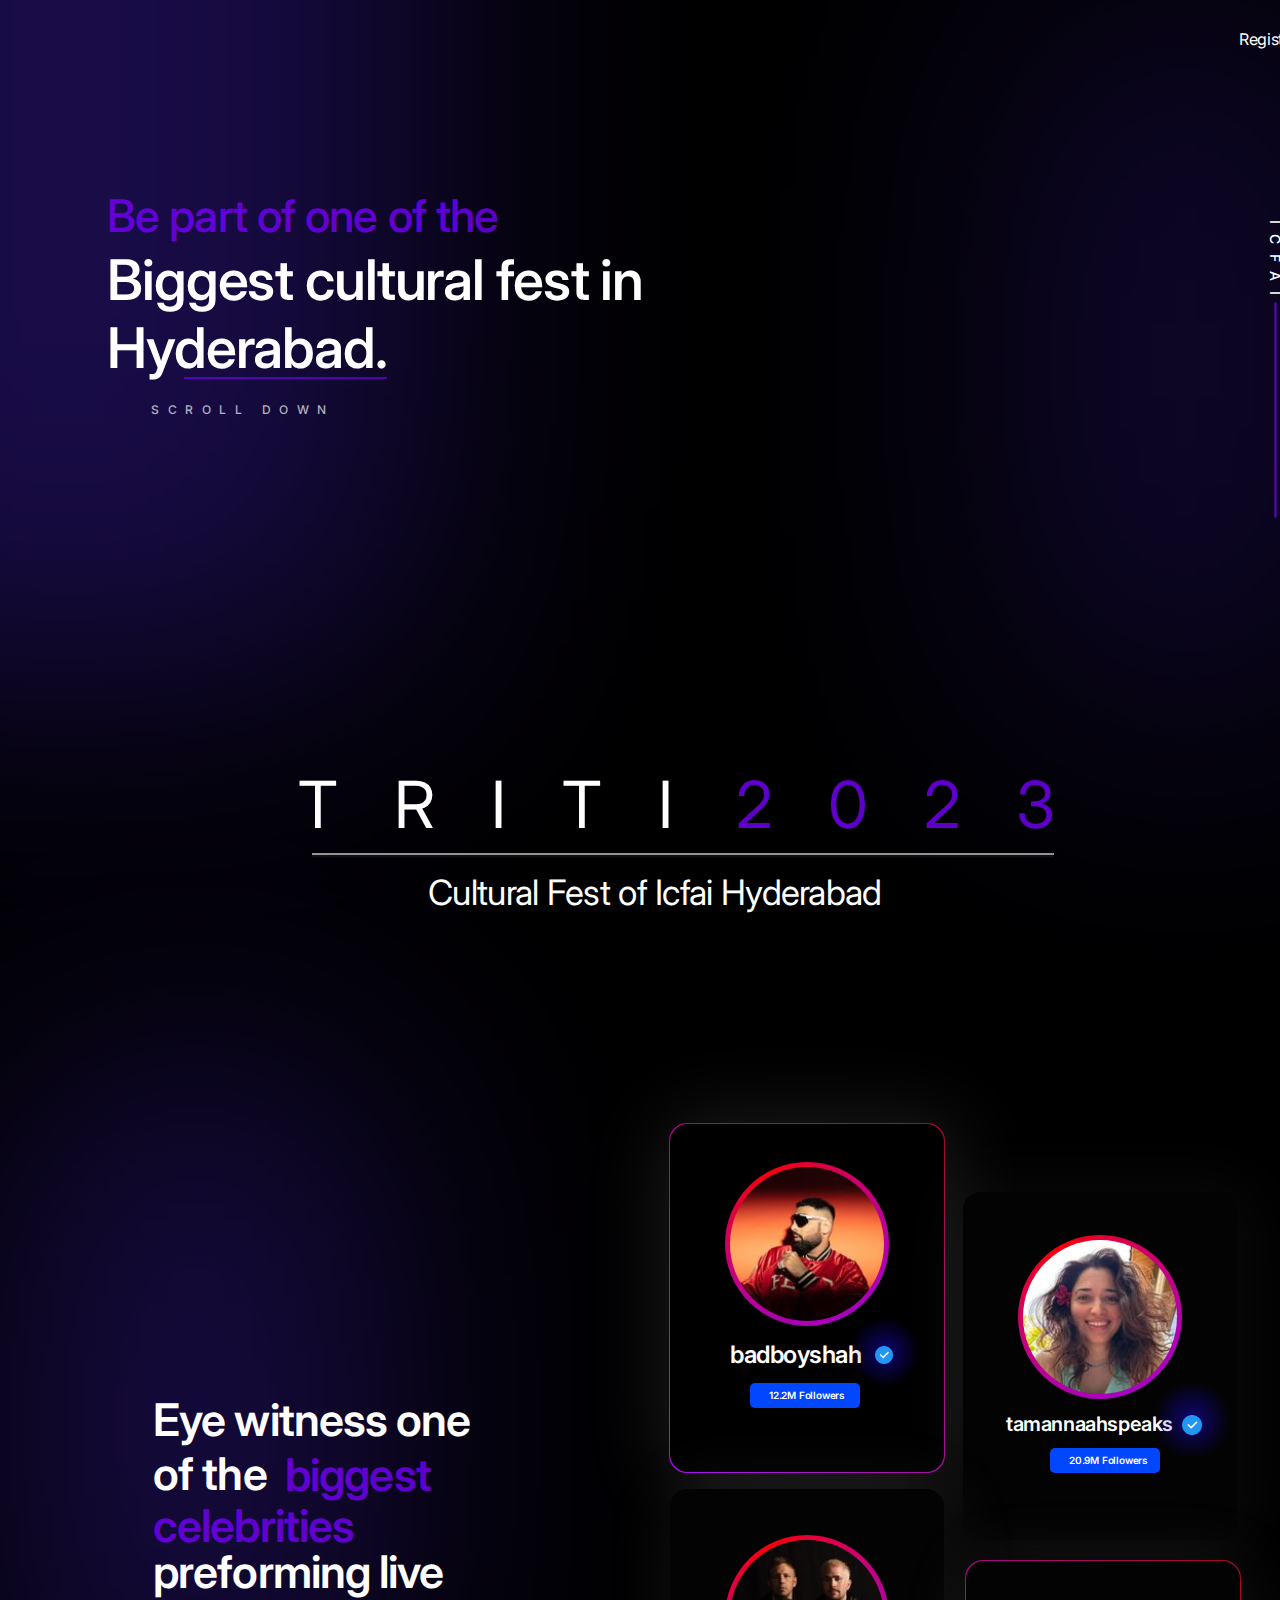
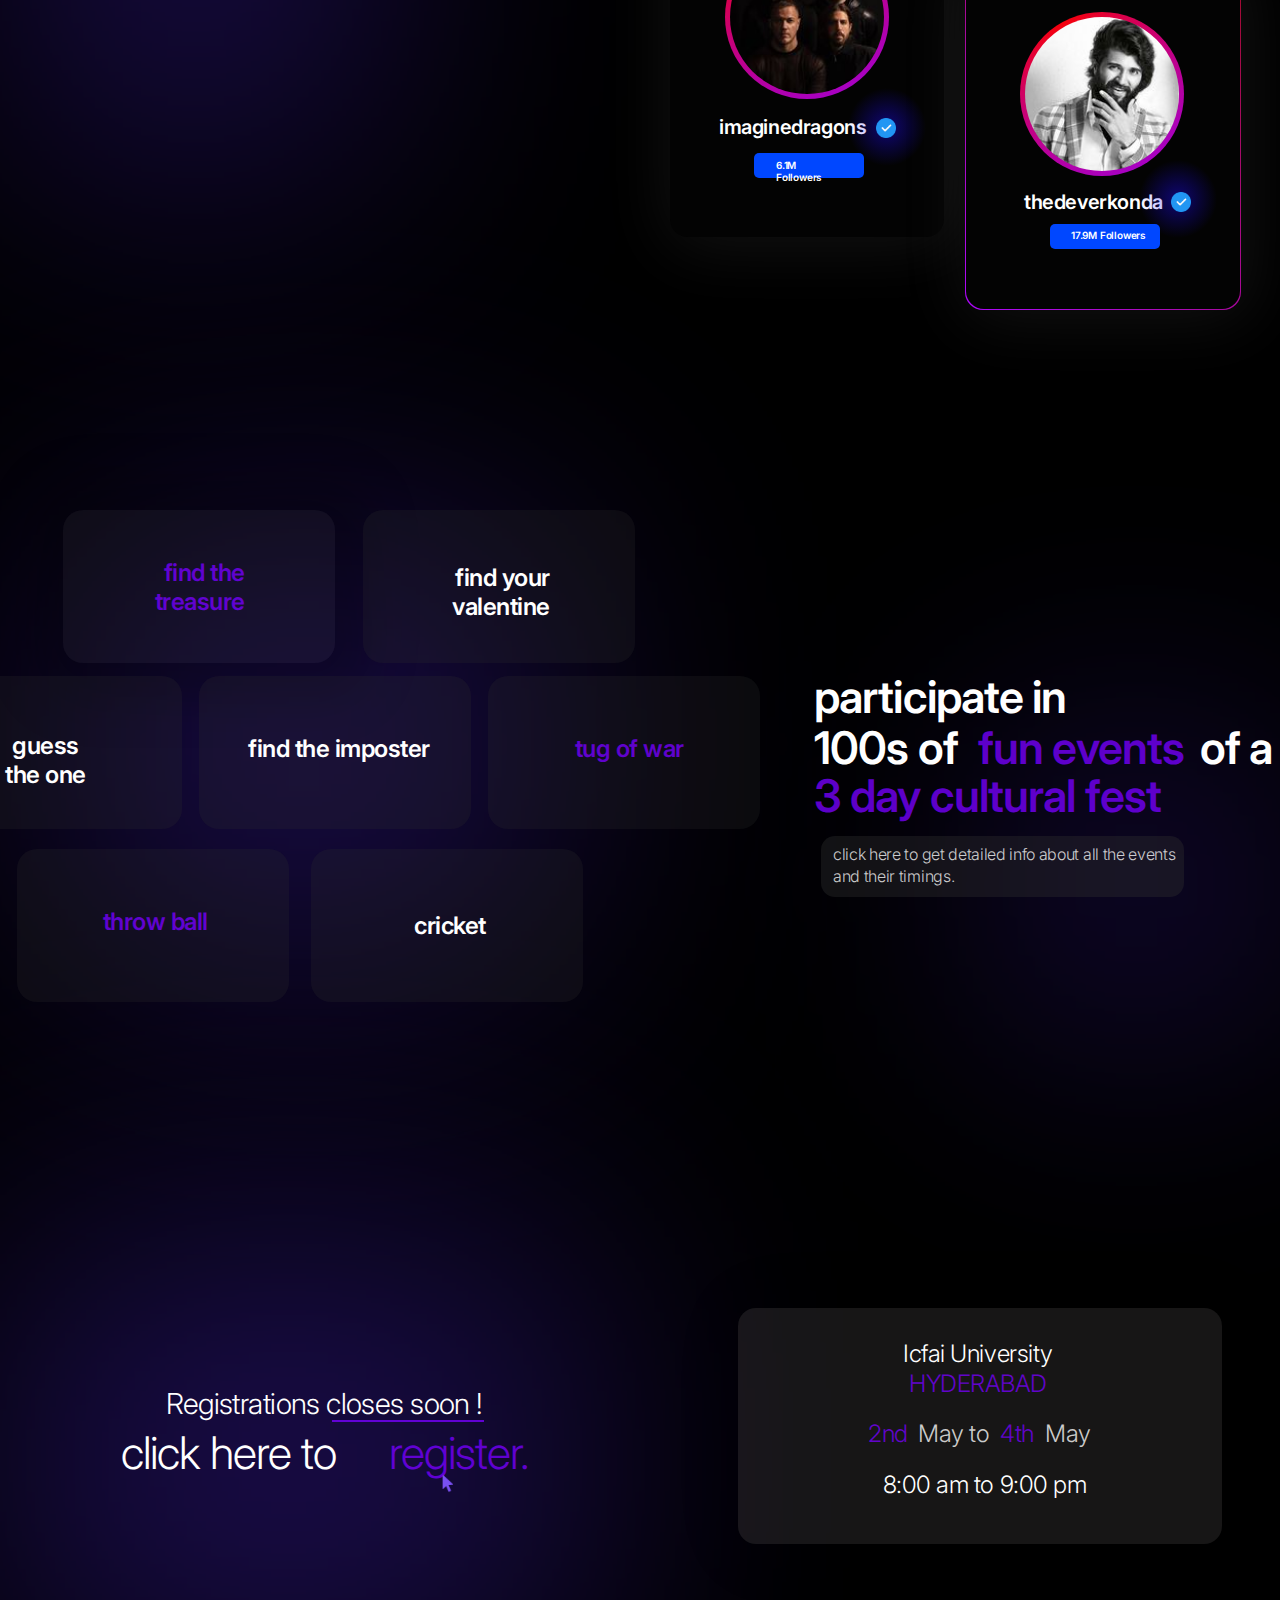
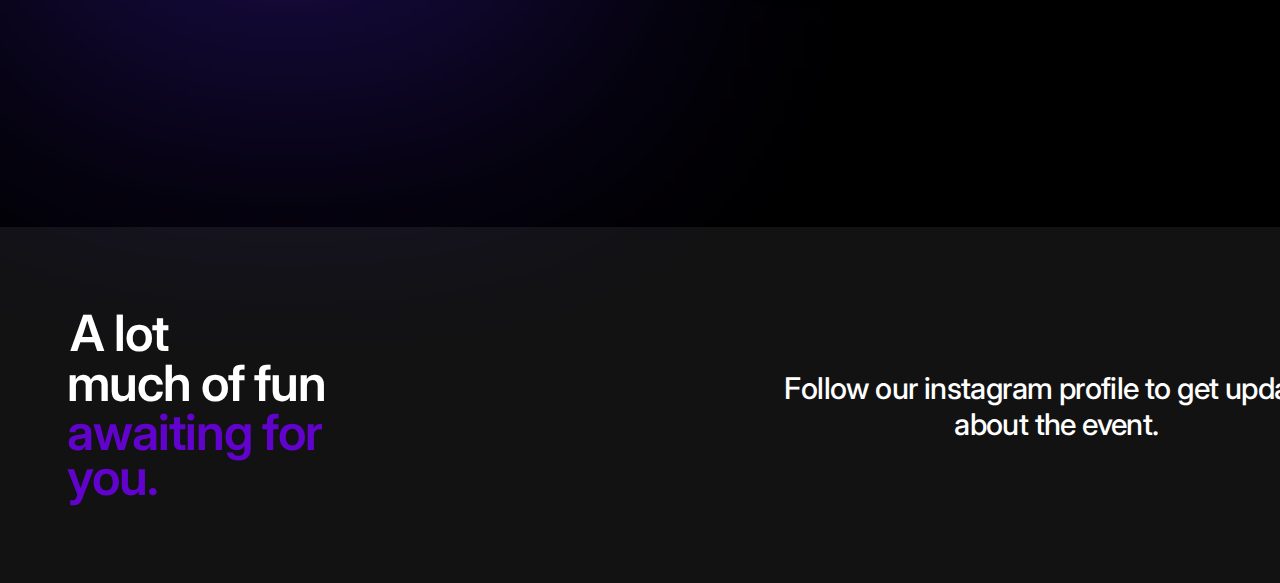
==== commit b1a64d41: "Update index.html" ====
--- a/index.html
+++ b/index.html
@@ -27,7 +27,6 @@
 <hr class = "icfailine1">
 
 <!--nav bar items-->
-<a class="n1" >Event details</a>  <!--anchor tags to put the links-->
 <a class="n2" , href="register.html">Register</a>        <!--anchor tags to put the links-->
 
 <!--TRITI HEADING AND THE LINE AND THE TEXT BELOW-->
@@ -153,9 +152,9 @@
 <p class="ftr"> Follow our instagram profile to get updates about the event.</p>
 
 
-</div>
+
+</script>
 </body>
 </html>
 
 
-
--- a/mystyle.css
+++ b/mystyle.css
@@ -36,10 +36,11 @@
 top: -369px;
 
 background: #5429ee;
-opacity: 0.2;
+opacity: 0.3;
 filter: blur(150px);
 border-radius: 18px;
 }
+
 .ellipse2
 {
     position: absolute;
@@ -1436,8 +1437,8 @@
     position: absolute;
 width: 440px;
 height: 54px;
-left: 238px;
-top: 2981px;
+left: 239px;
+top: 3026px;
 
 font-family: 'Inter';
 font-style: normal;
@@ -1582,9 +1583,18 @@
 top: 22px;
 
 background: #5429EE;
-opacity: 0.2;
+opacity: 0.3;
 filter: blur(75px);
 border-radius: 18px;
+animation: animate 7s ease-in-out infinite;
+}
+
+@keyframes animate 
+{
+    0% { width: 200px;}
+    50% { width: 388px;}
+    100% { width: 200px; }
+
 }
 
 .regellipse2
@@ -1599,6 +1609,14 @@
 opacity: 0.2;
 filter: blur(75px);
 border-radius: 18px;
+animation: animate1 7s ease-in-out infinite;
+}
+@keyframes animate1
+{
+    0% { width: 300px; left: 900px;}
+    50% { width: 558px; left: 766px;}
+    100% { width: 300px; left: 900px;}
+
 }
 
 .regellipse3
@@ -1613,6 +1631,14 @@
 opacity: 0.2;
 filter: blur(75px);
 border-radius: 18px;
+animation: animate2 7s ease-in-out infinite;
+}
+@keyframes animate2
+{
+    0% { width: 428px; left: 50px;}
+    50% { width: 100px; left: 167px;}
+    100% { width: 428px; left: 50px;}
+
 }
 
 .regellipse4
@@ -1627,6 +1653,14 @@
 opacity: 0.2;
 filter: blur(75px);
 border-radius: 18px;
+animation: animate3 7s ease-in-out infinite;
+}
+@keyframes animate3
+{
+    0% { width: 428px; left: 400px;}
+    50% { width: 543px; left: 618px;}
+    100% { width: 428px; left: 400px;}
+
 }
 
 .regline1
@@ -1872,7 +1906,7 @@
     position: absolute;
     width: 312px;
     height: 41px;
-    left: 650px;
+    left: 655px;
     top: 217px;
     border: none;
     background: rgba(255, 255, 255, 0);
@@ -1885,7 +1919,7 @@
         position: absolute;
         width: 312px;
         height: 41px;
-        left: 650px;
+        left: 655px;
         top: 300px;
         border: none;
         background: rgba(255, 255, 255, 0);
@@ -1898,7 +1932,7 @@
 position: absolute;
 width: 312px;
 height: 41px;
-left: 650px;
+left: 655px;
 top: 380px;
 border: none;
 background: rgba(255, 255, 255, 0);
@@ -1910,7 +1944,7 @@
     position: absolute;
     width: 149px;
     height: 41px;
-    left: 650px;
+    left: 655px;
     top: 460px;
     border: none;
     background: rgba(255, 255, 255, 0);
